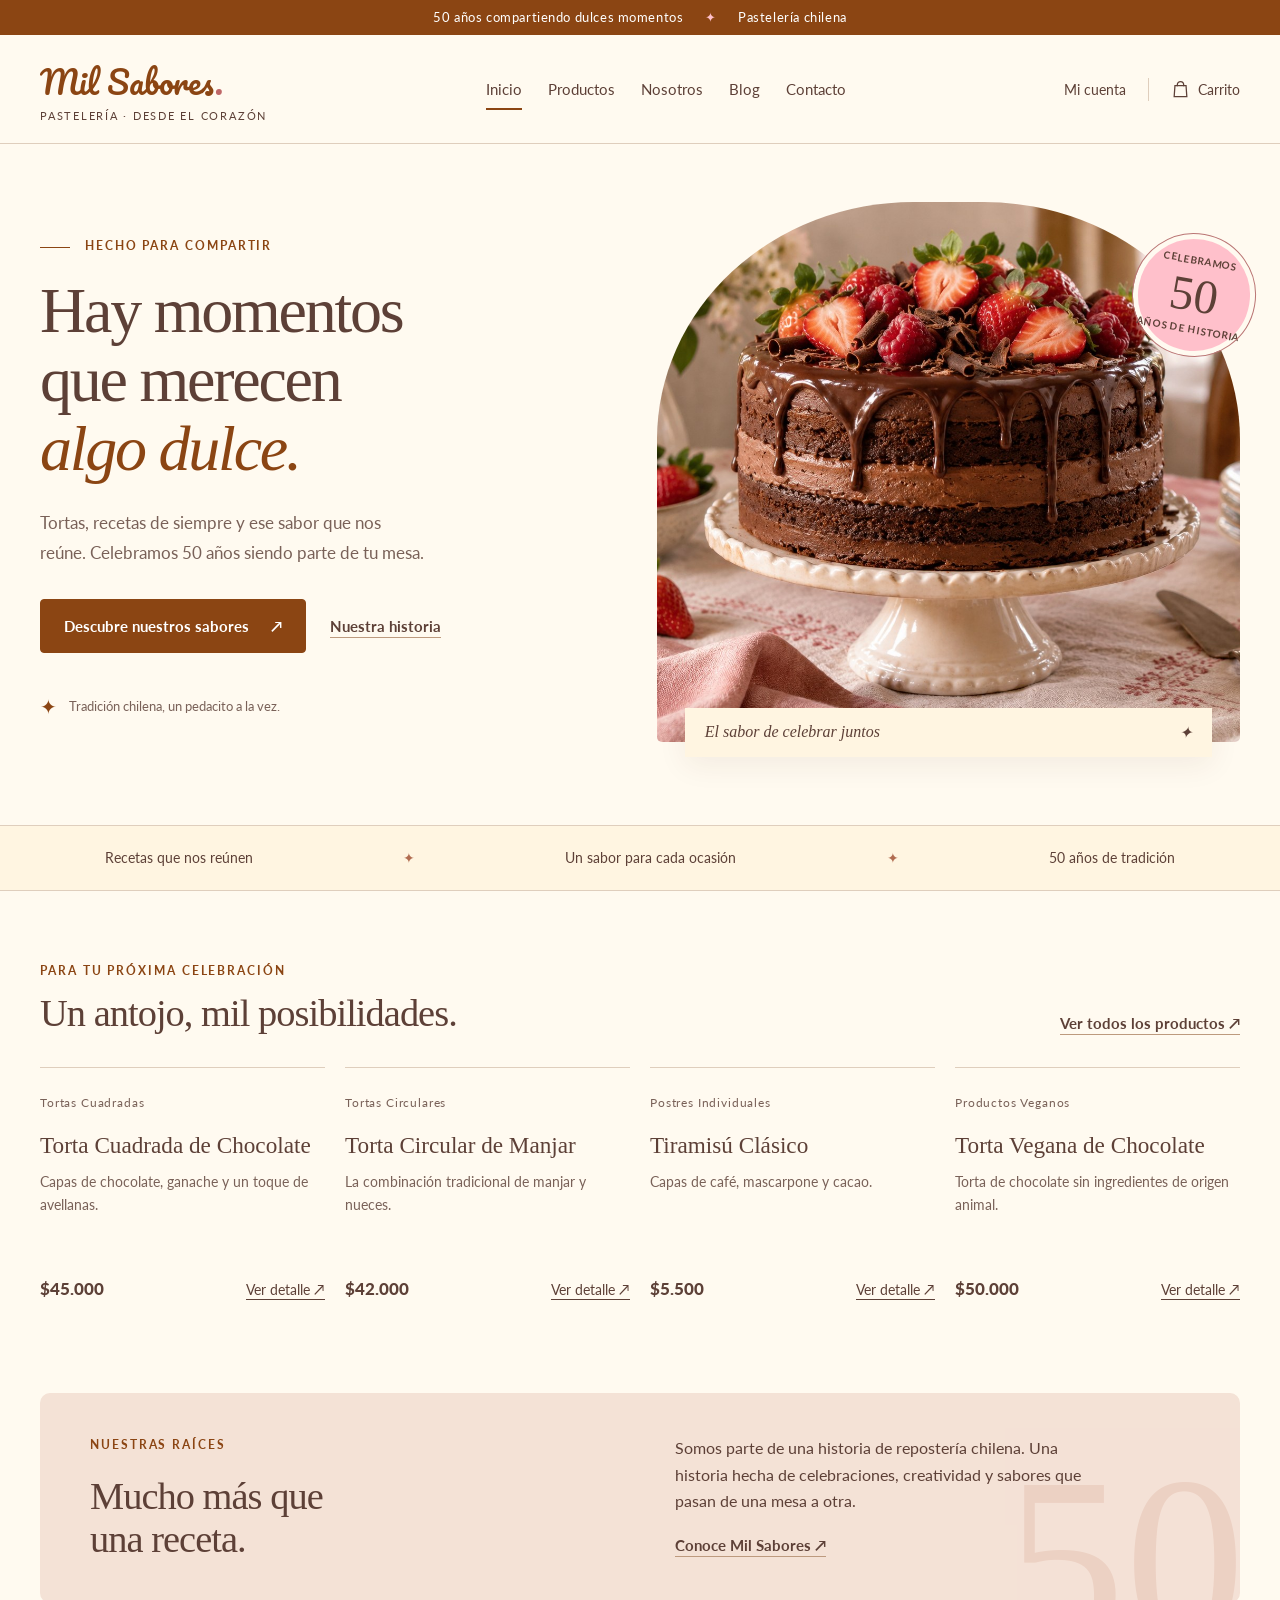
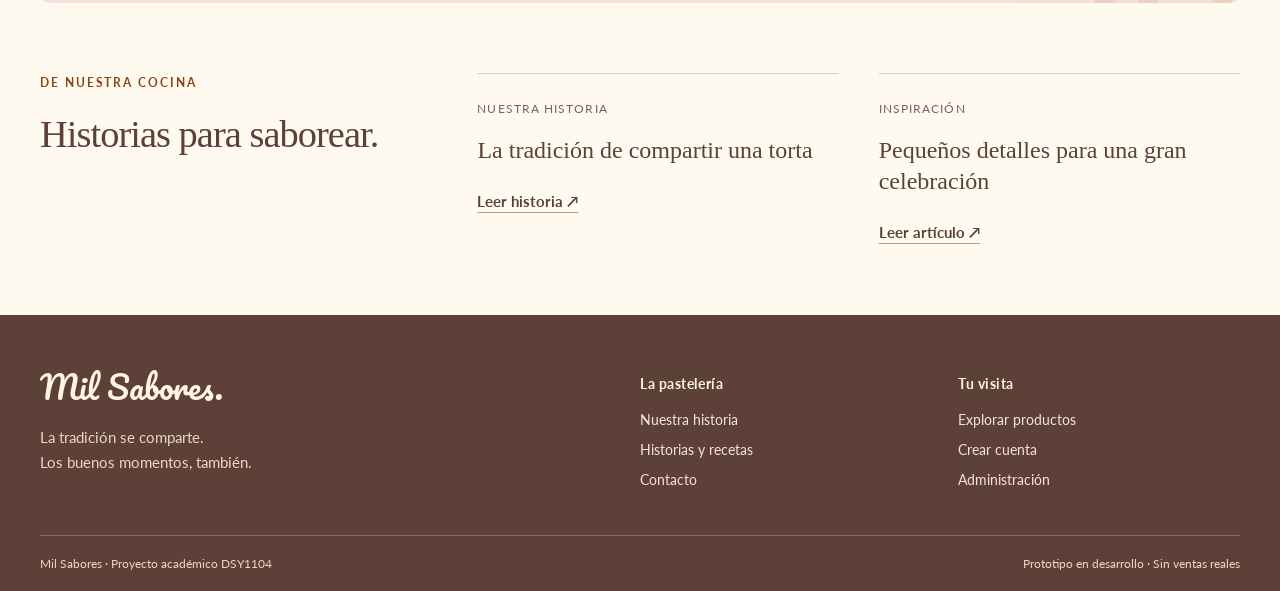
==== index.html @ d6e26718 "Se agrega el proyecto con las estructuras de html, css y js (Mejorar el para buenas practicas)" ====
<!doctype html>
<html lang="es-CL"><head><meta charset="utf-8"><meta name="viewport" content="width=device-width, initial-scale=1"><title>Inicio | Mil Sabores</title><meta name="description" content="Pastelería Mil Sabores: tradición, tortas y repostería para compartir. Proyecto académico DSY1104."><meta name="theme-color" content="#FFF5E1"><link rel="stylesheet" href="css/estilos.css"><script defer src="js/productos.js"></script><script defer src="js/principal.js"></script></head>
<body><a class="skip-link" href="#contenido">Saltar al contenido</a><div class="anniversary">50 años compartiendo dulces momentos <span aria-hidden="true">✦</span> Pastelería chilena</div>
<header class="site-header"><div class="container header-inner"><a class="brand" href="index.html" aria-label="Mil Sabores, inicio"><span class="brand-name">Mil Sabores<span class="brand-dot">.</span></span><span class="brand-caption">PASTELERÍA · DESDE EL CORAZÓN</span></a><button class="menu-toggle" type="button" aria-expanded="false" aria-controls="menu-principal">Menú <span aria-hidden="true">☰</span></button><nav id="menu-principal" class="main-nav" aria-label="Principal"><a href="index.html" aria-current="page">Inicio</a><a href="productos.html">Productos</a><a href="nosotros.html">Nosotros</a><a href="blog.html">Blog</a><a href="contacto.html">Contacto</a></nav><div class="header-actions"><a class="account-link" href="login.html">Mi cuenta</a><a class="bag-link" href="carrito.html" aria-label="Ver carrito"><svg width="19" height="21" viewBox="0 0 24 24" fill="none" stroke="currentColor" stroke-width="1.6" aria-hidden="true"><path d="M5 7h14l1 14H4L5 7Z"/><path d="M8 8V6a4 4 0 0 1 8 0v2"/></svg><span>Carrito</span></a></div></div></header>
<main id="contenido"><section class="hero container"><div class="hero-copy"><p class="eyebrow"><span class="short-line"></span> HECHO PARA COMPARTIR</p><h1>Hay momentos<br>que merecen<br><em>algo dulce.</em></h1><p class="hero-description">Tortas, recetas de siempre y ese sabor que nos reúne. Celebramos 50 años siendo parte de tu mesa.</p><div class="hero-actions"><a class="button" href="productos.html">Descubre nuestros sabores <span aria-hidden="true">↗</span></a><a class="text-link" href="nosotros.html">Nuestra historia</a></div><div class="hero-note"><span aria-hidden="true">✦</span><span>Tradición chilena, un pedacito a la vez.</span></div></div><div class="hero-visual"><img src="assets/torta-chocolate.jpg" width="1536" height="1024" alt="Torta de chocolate con frutillas sobre un pedestal de cerámica" fetchpriority="high"><div class="anniversary-seal"><span>CELEBRAMOS</span><strong>50</strong><span>AÑOS DE HISTORIA</span></div><div class="photo-caption"><span>El sabor de celebrar juntos</span><span aria-hidden="true">✦</span></div></div></section>
<section class="values-strip"><div class="container values"><span>Recetas que nos reúnen</span><span aria-hidden="true">✦</span><span>Un sabor para cada ocasión</span><span aria-hidden="true">✦</span><span>50 años de tradición</span></div></section>
<section class="container section-space"><div class="section-heading"><div><p class="eyebrow">PARA TU PRÓXIMA CELEBRACIÓN</p><h2>Un antojo, mil posibilidades.</h2></div><a class="text-link" href="productos.html">Ver todos los productos <span aria-hidden="true">↗</span></a></div><div class="product-grid" data-products="featured"></div></section>
<section class="story-band container"><div><p class="eyebrow">NUESTRAS RAÍCES</p><h2>Mucho más que<br>una receta.</h2></div><div><p>Somos parte de una historia de repostería chilena. Una historia hecha de celebraciones, creatividad y sabores que pasan de una mesa a otra.</p><a class="text-link" href="nosotros.html">Conoce Mil Sabores <span aria-hidden="true">↗</span></a></div><span class="story-number" aria-hidden="true">50</span></section>
<section class="container journal section-space"><div><p class="eyebrow">DE NUESTRA COCINA</p><h2>Historias para saborear.</h2></div><a class="journal-link" href="articulo.html?id=tradicion"><span class="small-label">NUESTRA HISTORIA</span><h3>La tradición de compartir una torta</h3><span class="text-link">Leer historia ↗</span></a><a class="journal-link" href="articulo.html?id=celebrar"><span class="small-label">INSPIRACIÓN</span><h3>Pequeños detalles para una gran celebración</h3><span class="text-link">Leer artículo ↗</span></a></section></main>
<footer class="site-footer"><div class="container footer-grid"><div><a class="brand footer-brand" href="index.html"><span class="brand-name">Mil Sabores.</span></a><p>La tradición se comparte.<br>Los buenos momentos, también.</p></div><div><h2>La pastelería</h2><a href="nosotros.html">Nuestra historia</a><a href="blog.html">Historias y recetas</a><a href="contacto.html">Contacto</a></div><div><h2>Tu visita</h2><a href="productos.html">Explorar productos</a><a href="registro.html">Crear cuenta</a><a href="admin/index.html">Administración</a></div></div><div class="container footer-bottom"><span>Mil Sabores · Proyecto académico DSY1104</span><span>Prototipo en desarrollo · Sin ventas reales</span></div></footer></body></html>
---- css/estilos.css ----
@import url('https://fonts.googleapis.com/css2?family=Lato:wght@400;700;900&family=Pacifico&display=swap');
:root{--cream:#fff5e1;--paper:#fffaf0;--pink:#ffc0cb;--chocolate:#8b4513;--ink:#5d4037;--muted:#796158;--line:#dfcebd;--white:#fffdf8;--radius:10px;--container:1240px}*{box-sizing:border-box}html{scroll-behavior:smooth}body{margin:0;color:var(--ink);background:var(--paper);font-family:Lato,Arial,sans-serif;font-size:16px;line-height:1.65}a{color:inherit;text-decoration:none}button,input,select,textarea{font:inherit}a,button{-webkit-tap-highlight-color:transparent}button{cursor:pointer}a:focus-visible,button:focus-visible{outline:3px solid var(--chocolate);outline-offset:5px}img{max-width:100%;display:block}h1,h2,h3,p{margin-top:0}h1,h2,h3{line-height:1.12}h1,h2{font-family:Georgia,'Times New Roman',serif;font-weight:400}h1{font-size:clamp(2.7rem,5vw,4.6rem);letter-spacing:-.035em}h2{font-size:clamp(2rem,3vw,2.8rem);letter-spacing:-.025em}h3{font-size:1.25rem}p{margin-bottom:1.1rem}.container{width:min(var(--container),calc(100% - 80px));margin-inline:auto}.skip-link{position:fixed;left:12px;top:-80px;padding:10px 20px;background:var(--white);z-index:10}.skip-link:focus{top:12px}.anniversary{padding:7px 20px;text-align:center;background:var(--chocolate);color:white;font-size:.8125rem;letter-spacing:.045em}.anniversary span{margin:0 18px;color:var(--pink)}.site-header{border-bottom:1px solid var(--line);background:var(--paper)}.header-inner{min-height:108px;display:flex;align-items:center;gap:36px;justify-content:space-between}.brand{display:inline-flex;flex-direction:column;flex-shrink:0}.brand-name{font-family:Pacifico,Georgia,cursive;font-size:2rem;line-height:1.65;color:var(--chocolate)}.brand-dot{color:#bf6768}.brand-caption{font-size:.6875rem;letter-spacing:.16em;line-height:1.4}.main-nav{display:flex;align-items:center;gap:26px;font-size:.9375rem}.main-nav a{padding:10px 0;position:relative}.main-nav a[aria-current=page]:after{content:'';position:absolute;bottom:2px;left:0;right:0;height:2px;background:var(--chocolate)}.main-nav a:hover,.text-link:hover{color:var(--chocolate)}.header-actions{display:flex;gap:22px;align-items:center;font-size:.875rem}.bag-link{display:flex;gap:8px;align-items:center;border-left:1px solid var(--line);padding-left:22px}.menu-toggle{display:none;background:none;border:1px solid var(--line);border-radius:4px;padding:7px 10px}.hero{display:grid;grid-template-columns:1fr 1.04fr;align-items:center;gap:56px;padding-block:58px 68px}.eyebrow{font-size:.75rem;font-weight:700;letter-spacing:.16em;color:var(--chocolate);margin-bottom:20px}.short-line{display:inline-block;vertical-align:middle;width:30px;height:1px;background:var(--chocolate);margin-right:10px}.hero h1{margin-bottom:24px;line-height:1.08}.hero h1 em{font-weight:400;color:var(--chocolate)}.hero-description{font-size:1.0625rem;max-width:390px;color:var(--muted);line-height:1.8}.hero-actions{display:flex;align-items:center;gap:24px;flex-wrap:wrap;margin-top:30px}.button{display:inline-flex;gap:22px;justify-content:center;align-items:center;background:var(--chocolate);color:white;padding:14px 23px;font-weight:700;font-size:.9375rem;border:1px solid var(--chocolate);border-radius:4px;transition:background .18s,transform .18s}.button:hover{background:#65310d;transform:translateY(-2px)}.text-link{font-size:.9375rem;font-weight:700;text-decoration:underline;text-underline-offset:5px;text-decoration-color:#bd9a7e}.hero-note{display:flex;gap:12px;align-items:center;font-size:.8125rem;margin-top:37px;color:var(--muted)}.hero-note>span:first-child{color:var(--chocolate);font-size:1.25rem}.hero-visual{position:relative;padding:0 0 15px}.hero-visual>img{width:100%;height:540px;object-fit:cover;border-radius:44% 44% 5px 5px;background:#ead8c2}.anniversary-seal{position:absolute;top:32px;right:-15px;background:var(--pink);border:5px solid var(--paper);outline:1px solid #ba7574;width:122px;height:122px;border-radius:50%;display:flex;flex-direction:column;align-items:center;justify-content:center;color:var(--ink);transform:rotate(10deg)}.anniversary-seal span{font-size:.625rem;font-weight:700;letter-spacing:.08em}.anniversary-seal strong{font:3rem Georgia;line-height:1.1}.photo-caption{position:absolute;bottom:0;left:28px;right:28px;display:flex;justify-content:space-between;gap:16px;padding:15px 20px;background:var(--cream);box-shadow:0 8px 30px #4f2b1612;font:italic 1rem Georgia}.values-strip{border-block:1px solid var(--line);background:var(--cream)}.values{display:flex;justify-content:space-around;align-items:center;gap:20px;padding-block:20px;font-size:.875rem}.values>span[aria-hidden]{color:#b16c50}.section-space{padding-block:70px}.section-heading{display:flex;align-items:end;justify-content:space-between;gap:24px;margin-bottom:32px}.section-heading .eyebrow{margin-bottom:12px}.section-heading h2{margin-bottom:0}.product-grid{display:grid;grid-template-columns:repeat(4,minmax(0,1fr));gap:20px}.product-card{position:relative;border-top:1px solid var(--line);padding:25px 0 20px;display:flex;flex-direction:column;align-items:flex-start;min-height:256px}.product-category{font-size:.75rem;letter-spacing:.07em;color:var(--muted);margin-bottom:18px}.product-card h3{font:1.45rem/1.25 Georgia;margin-bottom:10px}.product-card h3 a:hover{text-decoration:underline;text-underline-offset:4px}.product-card p{font-size:.875rem;color:var(--muted);margin-bottom:24px}.product-bottom{display:flex;width:100%;gap:12px;align-items:center;justify-content:space-between;margin-top:auto}.price{font-weight:900;font-size:1.0625rem}.product-bottom a{font-size:.875rem;text-decoration:underline;text-underline-offset:4px}.story-band{position:relative;display:grid;grid-template-columns:1fr 1fr;gap:70px;overflow:hidden;background:#f4e2d6;padding:42px 50px;border-radius:var(--radius)}.story-band h2{margin:0}.story-band>div{position:relative;z-index:1}.story-band>div:nth-child(2){max-width:430px}.story-number{position:absolute;font:15rem Georgia;right:-5px;bottom:-96px;color:#e9cabb;opacity:.7}.journal{display:grid;grid-template-columns:1.1fr 1fr 1fr;gap:40px;align-items:start}.journal-link{border-top:1px solid var(--line);padding-top:20px}.small-label{font-size:.75rem;letter-spacing:.09em;color:var(--muted)}.journal-link h3{font:1.5rem/1.3 Georgia;margin:14px 0 22px}.site-footer{background:#5d4037;color:var(--cream);padding:45px 0 0}.footer-grid{display:grid;grid-template-columns:2fr 1fr 1fr;gap:36px;padding-bottom:36px}.footer-brand .brand-name{color:var(--cream)}.footer-grid p{font-size:.9375rem;color:#edd7c7;margin-top:12px}.footer-grid h2{font:700 .875rem Lato,Arial,sans-serif;letter-spacing:.04em;margin:15px 0 16px}.footer-grid>div>a:not(.brand){display:block;font-size:.875rem;margin:7px 0;color:#f6e5d8}.footer-bottom{border-top:1px solid #8a6b60;padding-block:18px;display:flex;justify-content:space-between;gap:20px;font-size:.75rem;color:#edd7c7}.page-heading{padding-block:62px 30px}.page-heading h1{max-width:900px;margin-bottom:22px}.lede{font-size:1.125rem;color:var(--muted);max-width:700px}.catalog-section{padding-bottom:60px}.catalog-top{display:flex;justify-content:space-between;gap:20px;font-size:.875rem;color:var(--muted);padding-bottom:24px}.quiet-note{font-size:.875rem;color:var(--muted);margin-top:25px;max-width:680px}.detail-section,.article-section{padding-block:45px 70px;min-height:500px}.detail-product{display:grid;grid-template-columns:1fr 1.1fr;gap:50px;align-items:center;margin-top:40px}.detail-product img{width:100%;border-radius:8px}.detail-product h1{font-size:clamp(2.3rem,4vw,3.4rem)}.detail-price{font-size:1.7rem;font-weight:700}.detail-product.text-only{display:block;max-width:760px}.prose-layout{display:grid;grid-template-columns:1.5fr 1fr;gap:80px;padding-bottom:70px}.prose h2{font-size:1.8rem;margin-top:28px}.prose p{line-height:1.85}.quote-panel{align-self:start;background:var(--cream);border:1px solid var(--line);border-radius:var(--radius);padding:35px;margin-top:28px}.quote-panel>p{font:italic 2rem/1.4 Georgia;margin:22px 0 35px}.blog-grid{display:grid;grid-template-columns:1fr 1fr;gap:30px;padding-bottom:70px}.blog-card{border:1px solid var(--line);padding:35px;background:var(--cream)}.blog-card h2{font-size:2.2rem}.article-number{display:block;font:4rem Georgia;color:#bd8f73;margin-bottom:20px}.article-section article{max-width:760px;margin:40px auto 0}.article-section h1{font-size:clamp(2.5rem,4vw,3.6rem)}.article-section article p{font-size:1.0625rem;line-height:1.85}.article-section article h2{font-size:1.8rem;margin-top:35px}.pending-wrap{padding-bottom:70px}.pending{background:var(--cream);border:1px solid var(--line);padding:40px;border-radius:var(--radius);max-width:820px}.pending h2{font-size:2rem;max-width:600px;margin-top:15px}.pending p{max-width:590px}.admin-layout{display:grid;grid-template-columns:220px 1fr;gap:30px;padding-bottom:70px}.admin-nav{display:flex;flex-direction:column;gap:8px}.admin-nav a{padding:12px 18px;border:1px solid var(--line);border-radius:4px}.admin-nav a:hover{background:var(--cream)}.admin-content{padding:35px;background:var(--cream);border:1px solid var(--line);border-radius:var(--radius)}.admin-content h2{font-size:2rem}
@media(min-width:1450px){.hero{gap:80px}.hero h1{font-size:5rem}}
@media(max-width:1100px){.container{width:calc(100% - 48px)}.header-inner{gap:20px}.main-nav{gap:16px}.account-link{display:none}.hero{gap:36px}.hero-visual>img{height:490px}.hero-actions{gap:18px}.hero h1{font-size:3.8rem}.product-grid{grid-template-columns:repeat(2,minmax(0,1fr))}.journal{gap:25px}.brand-caption{font-size:.6rem}.brand-name{font-size:1.8rem}}
@media(max-width:780px){.header-inner{flex-wrap:wrap;gap:14px;min-height:91px;padding-block:15px}.brand{margin-right:auto}.menu-toggle{display:block;font-size:.875rem}.header-actions{order:2}.bag-link{padding-left:12px}.bag-link span{display:none}.main-nav{order:3;width:100%;display:flex;flex-wrap:wrap;border-top:1px solid var(--line);padding-top:10px}.js-ready .main-nav{display:none}.js-ready .main-nav.is-open{display:flex}.hero{grid-template-columns:1fr;gap:32px;padding-block:36px 45px}.hero h1{font-size:clamp(3rem,9vw,4.6rem)}.hero h1 br:first-child{display:none}.hero-description{max-width:520px}.hero-note{margin-top:22px}.hero-visual{max-width:600px;width:100%;margin-inline:auto}.hero-visual>img{height:460px;border-radius:38% 38% 5px 5px}.anniversary-seal{right:0;top:20px}.values{flex-direction:column;gap:4px;padding-block:18px}.values>span[aria-hidden]{display:none}.section-space{padding-block:44px}.section-heading{align-items:start;flex-direction:column;gap:18px}.story-band{grid-template-columns:1fr;gap:24px;padding:30px}.journal{grid-template-columns:1fr}.journal-link{padding-bottom:15px}.footer-grid{grid-template-columns:1fr 1fr;gap:20px}.footer-grid>div:first-child{grid-column:1/-1}.footer-bottom{flex-direction:column;gap:7px}.page-heading{padding-block:36px 20px}.prose-layout,.detail-product,.blog-grid,.admin-layout{grid-template-columns:1fr;gap:25px}.quote-panel{margin-top:0}.detail-product{margin-top:28px}.admin-nav{flex-direction:row;flex-wrap:wrap}.admin-nav a{font-size:.875rem}.blog-card{padding:26px}.pending{padding:28px}.catalog-top{flex-direction:column;gap:3px}}
@media(max-width:420px){.container{width:calc(100% - 36px)}.product-grid{grid-template-columns:1fr}.hero-visual>img{height:370px}.hero-actions{align-items:start;flex-direction:column}.anniversary{font-size:.75rem}.anniversary span{margin-inline:7px}.anniversary-seal{width:104px;height:104px}.anniversary-seal strong{font-size:2.5rem}.hero h1{font-size:3rem}.photo-caption{left:14px;right:14px;font-size:.9375rem}.brand-name{font-size:1.6rem}.brand-caption{font-size:.55rem}.menu-toggle{padding:6px 8px}.header-inner{gap:10px}}
@media(prefers-reduced-motion:reduce){html{scroll-behavior:auto}*,*:before,*:after{transition:none!important}}
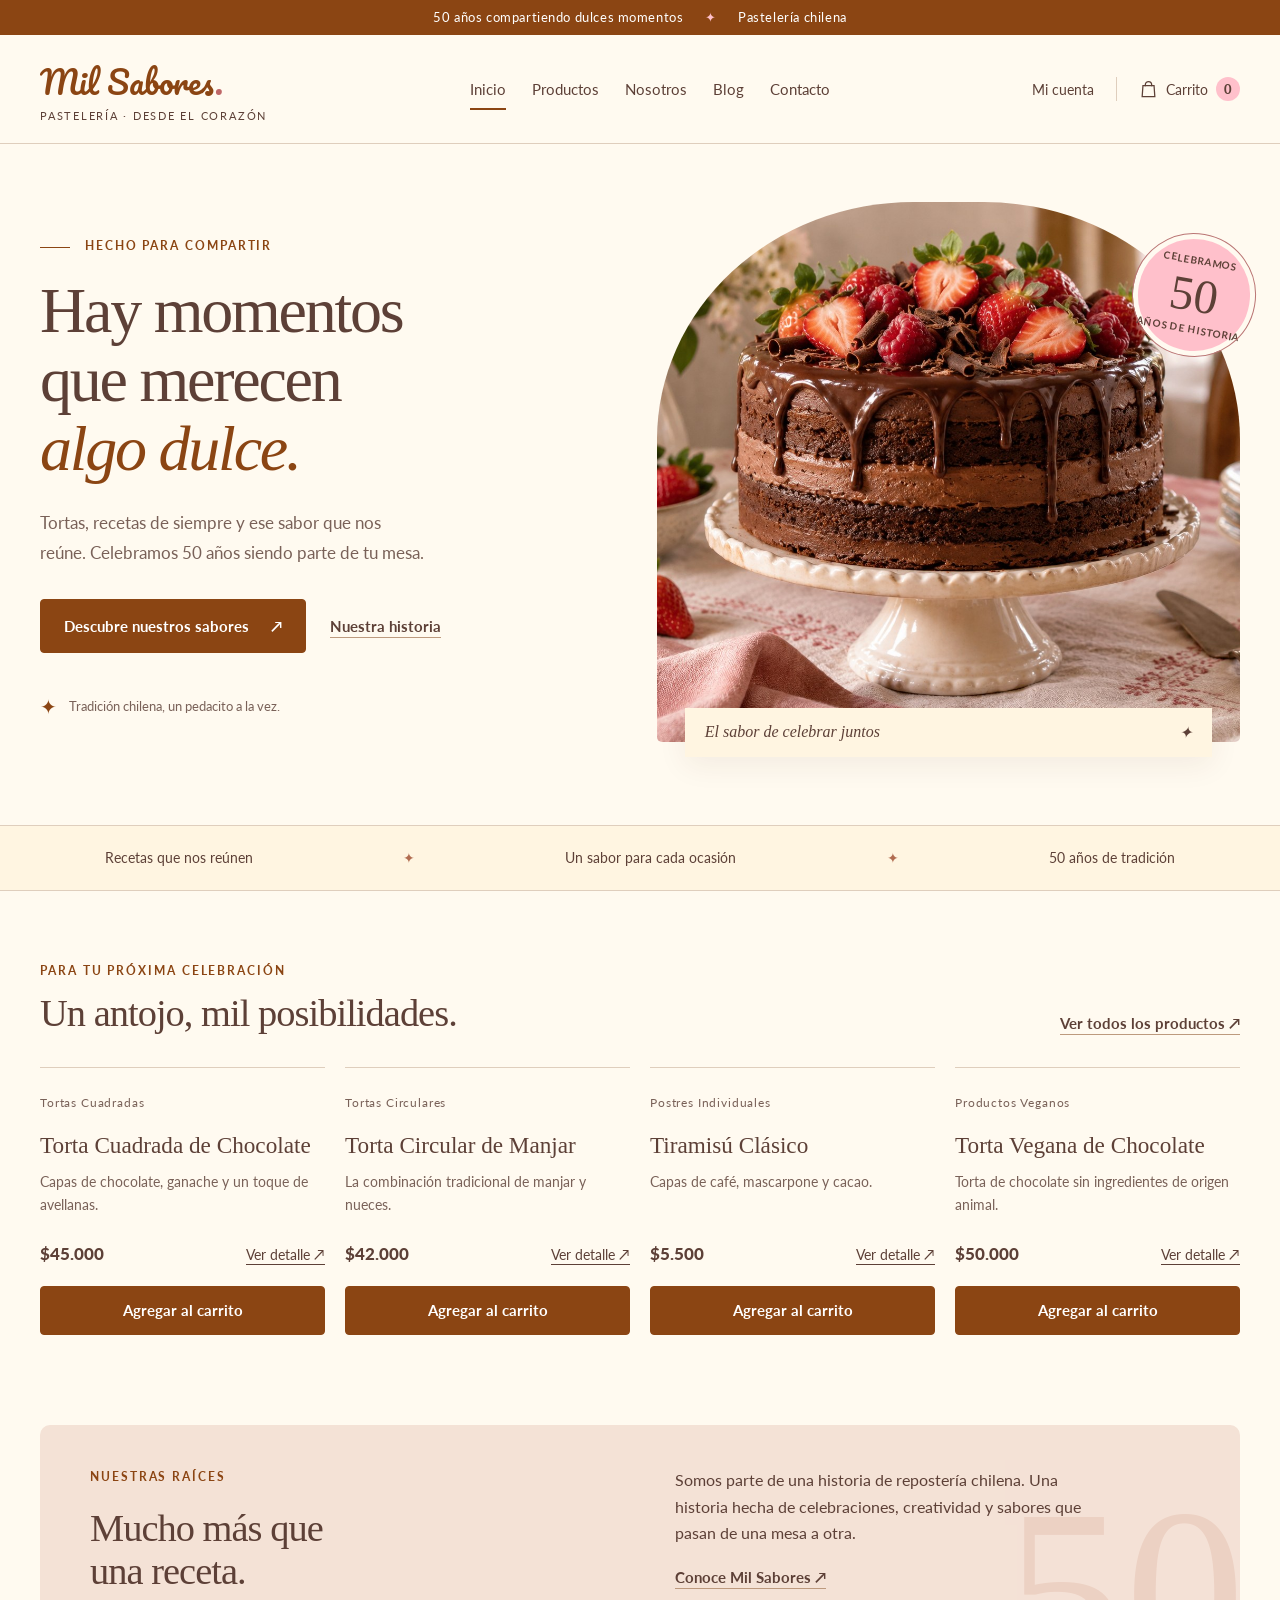
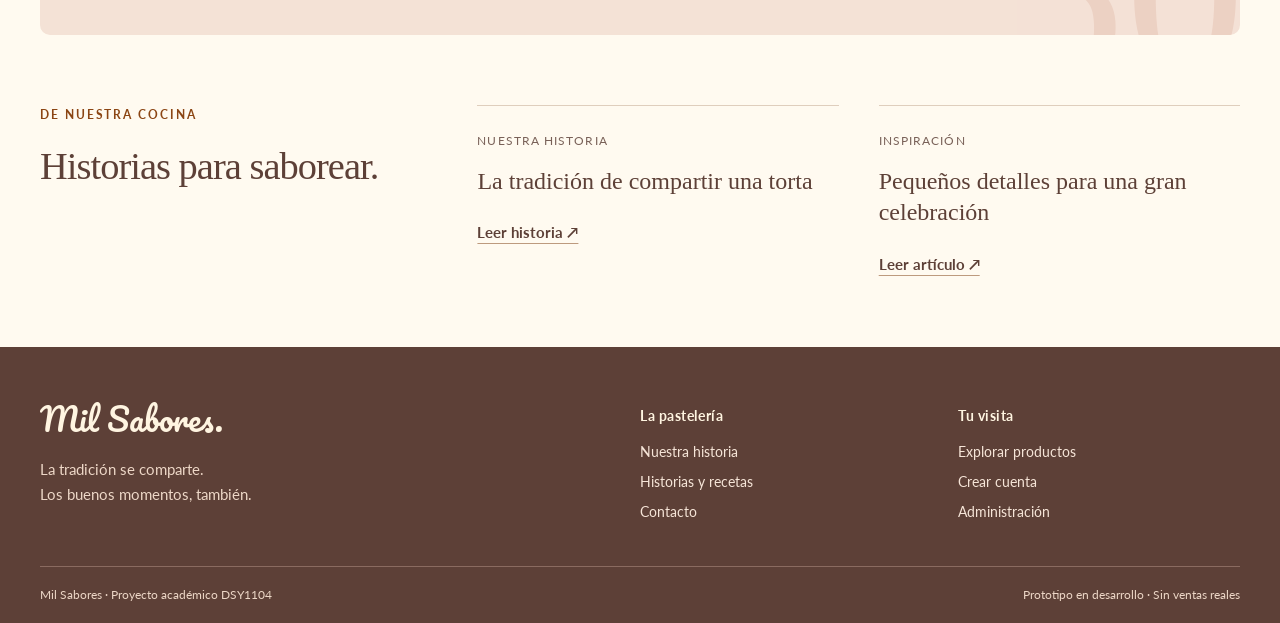
==== commit f8501d87: "se realizaron los cambios del carrito y ademas se implemento las buenas practicas del codigo para qu" ====
--- a/index.html
+++ b/index.html
@@ -1,10 +1,220 @@
 <!doctype html>
-<html lang="es-CL"><head><meta charset="utf-8"><meta name="viewport" content="width=device-width, initial-scale=1"><title>Inicio | Mil Sabores</title><meta name="description" content="Pastelería Mil Sabores: tradición, tortas y repostería para compartir. Proyecto académico DSY1104."><meta name="theme-color" content="#FFF5E1"><link rel="stylesheet" href="css/estilos.css"><script defer src="js/productos.js"></script><script defer src="js/principal.js"></script></head>
-<body><a class="skip-link" href="#contenido">Saltar al contenido</a><div class="anniversary">50 años compartiendo dulces momentos <span aria-hidden="true">✦</span> Pastelería chilena</div>
-<header class="site-header"><div class="container header-inner"><a class="brand" href="index.html" aria-label="Mil Sabores, inicio"><span class="brand-name">Mil Sabores<span class="brand-dot">.</span></span><span class="brand-caption">PASTELERÍA · DESDE EL CORAZÓN</span></a><button class="menu-toggle" type="button" aria-expanded="false" aria-controls="menu-principal">Menú <span aria-hidden="true">☰</span></button><nav id="menu-principal" class="main-nav" aria-label="Principal"><a href="index.html" aria-current="page">Inicio</a><a href="productos.html">Productos</a><a href="nosotros.html">Nosotros</a><a href="blog.html">Blog</a><a href="contacto.html">Contacto</a></nav><div class="header-actions"><a class="account-link" href="login.html">Mi cuenta</a><a class="bag-link" href="carrito.html" aria-label="Ver carrito"><svg width="19" height="21" viewBox="0 0 24 24" fill="none" stroke="currentColor" stroke-width="1.6" aria-hidden="true"><path d="M5 7h14l1 14H4L5 7Z"/><path d="M8 8V6a4 4 0 0 1 8 0v2"/></svg><span>Carrito</span></a></div></div></header>
-<main id="contenido"><section class="hero container"><div class="hero-copy"><p class="eyebrow"><span class="short-line"></span> HECHO PARA COMPARTIR</p><h1>Hay momentos<br>que merecen<br><em>algo dulce.</em></h1><p class="hero-description">Tortas, recetas de siempre y ese sabor que nos reúne. Celebramos 50 años siendo parte de tu mesa.</p><div class="hero-actions"><a class="button" href="productos.html">Descubre nuestros sabores <span aria-hidden="true">↗</span></a><a class="text-link" href="nosotros.html">Nuestra historia</a></div><div class="hero-note"><span aria-hidden="true">✦</span><span>Tradición chilena, un pedacito a la vez.</span></div></div><div class="hero-visual"><img src="assets/torta-chocolate.jpg" width="1536" height="1024" alt="Torta de chocolate con frutillas sobre un pedestal de cerámica" fetchpriority="high"><div class="anniversary-seal"><span>CELEBRAMOS</span><strong>50</strong><span>AÑOS DE HISTORIA</span></div><div class="photo-caption"><span>El sabor de celebrar juntos</span><span aria-hidden="true">✦</span></div></div></section>
-<section class="values-strip"><div class="container values"><span>Recetas que nos reúnen</span><span aria-hidden="true">✦</span><span>Un sabor para cada ocasión</span><span aria-hidden="true">✦</span><span>50 años de tradición</span></div></section>
-<section class="container section-space"><div class="section-heading"><div><p class="eyebrow">PARA TU PRÓXIMA CELEBRACIÓN</p><h2>Un antojo, mil posibilidades.</h2></div><a class="text-link" href="productos.html">Ver todos los productos <span aria-hidden="true">↗</span></a></div><div class="product-grid" data-products="featured"></div></section>
-<section class="story-band container"><div><p class="eyebrow">NUESTRAS RAÍCES</p><h2>Mucho más que<br>una receta.</h2></div><div><p>Somos parte de una historia de repostería chilena. Una historia hecha de celebraciones, creatividad y sabores que pasan de una mesa a otra.</p><a class="text-link" href="nosotros.html">Conoce Mil Sabores <span aria-hidden="true">↗</span></a></div><span class="story-number" aria-hidden="true">50</span></section>
-<section class="container journal section-space"><div><p class="eyebrow">DE NUESTRA COCINA</p><h2>Historias para saborear.</h2></div><a class="journal-link" href="articulo.html?id=tradicion"><span class="small-label">NUESTRA HISTORIA</span><h3>La tradición de compartir una torta</h3><span class="text-link">Leer historia ↗</span></a><a class="journal-link" href="articulo.html?id=celebrar"><span class="small-label">INSPIRACIÓN</span><h3>Pequeños detalles para una gran celebración</h3><span class="text-link">Leer artículo ↗</span></a></section></main>
-<footer class="site-footer"><div class="container footer-grid"><div><a class="brand footer-brand" href="index.html"><span class="brand-name">Mil Sabores.</span></a><p>La tradición se comparte.<br>Los buenos momentos, también.</p></div><div><h2>La pastelería</h2><a href="nosotros.html">Nuestra historia</a><a href="blog.html">Historias y recetas</a><a href="contacto.html">Contacto</a></div><div><h2>Tu visita</h2><a href="productos.html">Explorar productos</a><a href="registro.html">Crear cuenta</a><a href="admin/index.html">Administración</a></div></div><div class="container footer-bottom"><span>Mil Sabores · Proyecto académico DSY1104</span><span>Prototipo en desarrollo · Sin ventas reales</span></div></footer></body></html>+<html lang="es-CL">
+    <head>
+        <meta charset="utf-8">
+        <meta name="viewport" content="width=device-width, initial-scale=1">
+        <title>Inicio | Mil Sabores</title>
+        <meta
+            name="description"
+            content="Pastelería Mil Sabores: tradición, tortas y repostería para compartir. Proyecto académico DSY1104."
+        >
+        <meta name="theme-color" content="#FFF5E1">
+        <link rel="stylesheet" href="css/estilos.css">
+
+        <!-- defer conserva el orden y espera a que exista el HTML. -->
+        <script defer src="js/productos.js">
+        </script>
+        <script defer src="js/utilidades.js">
+        </script>
+        <script defer src="js/carrito.js">
+        </script>
+        <script defer src="js/principal.js">
+        </script>
+        <script defer src="js/catalogo.js">
+        </script>
+    </head>
+    <body>
+        <a class="skip-link" href="#contenido">Saltar al contenido</a>
+        <div class="anniversary">
+            50 años compartiendo dulces momentos
+            <span aria-hidden="true">✦</span>
+            Pastelería chilena
+        </div>
+
+        <!-- Cabecera compartida y navegación principal. -->
+        <header class="site-header">
+            <div class="container header-inner">
+                <a class="brand" href="index.html" aria-label="Mil Sabores, inicio">
+                    <span class="brand-name">Mil Sabores<span class="brand-dot">.</span></span>
+                    <span class="brand-caption">PASTELERÍA · DESDE EL CORAZÓN</span>
+                </a>
+                <button
+                    class="menu-toggle"
+                    type="button"
+                    aria-expanded="false"
+                    aria-controls="menu-principal"
+                >
+                    Menú <span aria-hidden="true">☰</span>
+                </button>
+                <nav id="menu-principal" class="main-nav" aria-label="Principal">
+                    <a href="index.html" aria-current="page">Inicio</a>
+                    <a href="productos.html">Productos</a>
+                    <a href="nosotros.html">Nosotros</a>
+                    <a href="blog.html">Blog</a>
+                    <a href="contacto.html">Contacto</a>
+                </nav>
+                <div class="header-actions">
+                    <a class="account-link" href="login.html">Mi cuenta</a>
+                    <a class="bag-link" href="carrito.html" aria-label="Ver carrito">
+                        <svg
+                            width="19"
+                            height="21"
+                            viewBox="0 0 24 24"
+                            fill="none"
+                            stroke="currentColor"
+                            stroke-width="1.6"
+                            aria-hidden="true"
+                        >
+                            <path d="M5 7h14l1 14H4L5 7Z">
+                            </path>
+                            <path d="M8 8V6a4 4 0 0 1 8 0v2">
+                            </path>
+                        </svg>
+                        <span class="bag-label">Carrito</span>
+                        <span class="cart-count" data-contador-carrito aria-hidden="true">0</span>
+                    </a>
+                </div>
+            </div>
+        </header>
+        <main id="contenido">
+
+            <!-- Aviso persistente si el navegador no puede guardar los cambios. -->
+            <p id="aviso-almacenamiento" class="container storage-notice" role="status" hidden></p>
+            <noscript>
+                <p class="container storage-notice">
+                    Activa JavaScript para usar el catálogo y el carrito.
+                </p>
+            </noscript>
+            <section class="hero container">
+                <div class="hero-copy">
+                    <p class="eyebrow"><span class="short-line"></span> HECHO PARA COMPARTIR</p>
+                    <h1>Hay momentos<br>que merecen<br><em>algo dulce.</em></h1>
+                    <p class="hero-description">
+                        Tortas, recetas de siempre y ese sabor que nos reúne. Celebramos 50 años
+                        siendo parte de tu mesa.
+                    </p>
+                    <div class="hero-actions">
+                        <a class="button" href="productos.html">
+                            Descubre nuestros sabores <span aria-hidden="true">↗</span>
+                        </a>
+                        <a class="text-link" href="nosotros.html">Nuestra historia</a>
+                    </div>
+                    <div class="hero-note">
+                        <span aria-hidden="true">✦</span>
+                        <span>Tradición chilena, un pedacito a la vez.</span>
+                    </div>
+                </div>
+                <div class="hero-visual">
+                    <img
+                        src="assets/torta-chocolate.jpg"
+                        width="1536"
+                        height="1024"
+                        alt="Torta de chocolate con frutillas sobre un pedestal de cerámica"
+                        fetchpriority="high"
+                    >
+                    <div class="anniversary-seal">
+                        <span>CELEBRAMOS</span>
+                        <strong>50</strong>
+                        <span>AÑOS DE HISTORIA</span>
+                    </div>
+                    <div class="photo-caption">
+                        <span>El sabor de celebrar juntos</span>
+                        <span aria-hidden="true">✦</span>
+                    </div>
+                </div>
+            </section>
+            <section class="values-strip">
+                <div class="container values">
+                    <span>Recetas que nos reúnen</span>
+                    <span aria-hidden="true">✦</span>
+                    <span>Un sabor para cada ocasión</span>
+                    <span aria-hidden="true">✦</span>
+                    <span>50 años de tradición</span>
+                </div>
+            </section>
+            <section class="container section-space">
+                <div class="section-heading">
+                    <div>
+                        <p class="eyebrow">PARA TU PRÓXIMA CELEBRACIÓN</p>
+                        <h2>Un antojo, mil posibilidades.</h2>
+                    </div>
+                    <a class="text-link" href="productos.html">
+                        Ver todos los productos <span aria-hidden="true">↗</span>
+                    </a>
+                </div>
+                <div class="product-grid" data-products="featured">
+                </div>
+            </section>
+            <section class="story-band container">
+                <div>
+                    <p class="eyebrow">NUESTRAS RAÍCES</p>
+                    <h2>Mucho más que<br>una receta.</h2>
+                </div>
+                <div>
+                    <p>
+                        Somos parte de una historia de repostería chilena. Una historia hecha de
+                        celebraciones, creatividad y sabores que pasan de una mesa a otra.
+                    </p>
+                    <a class="text-link" href="nosotros.html">
+                        Conoce Mil Sabores <span aria-hidden="true">↗</span>
+                    </a>
+                </div>
+                <span class="story-number" aria-hidden="true">50</span>
+            </section>
+            <section class="container journal section-space">
+                <div>
+                    <p class="eyebrow">DE NUESTRA COCINA</p>
+                    <h2>Historias para saborear.</h2>
+                </div>
+                <a class="journal-link" href="articulo.html?id=tradicion">
+                    <span class="small-label">NUESTRA HISTORIA</span>
+                    <h3>La tradición de compartir una torta</h3>
+                    <span class="text-link">Leer historia ↗</span>
+                </a>
+                <a class="journal-link" href="articulo.html?id=celebrar">
+                    <span class="small-label">INSPIRACIÓN</span>
+                    <h3>Pequeños detalles para una gran celebración</h3>
+                    <span class="text-link">Leer artículo ↗</span>
+                </a>
+            </section>
+        </main>
+
+        <!-- Pie de página compartido. -->
+        <footer class="site-footer">
+            <div class="container footer-grid">
+                <div>
+                    <a class="brand footer-brand" href="index.html">
+                        <span class="brand-name">Mil Sabores.</span>
+                    </a>
+                    <p>La tradición se comparte.<br>Los buenos momentos, también.</p>
+                </div>
+                <div>
+                    <h2>La pastelería</h2>
+                    <a href="nosotros.html">Nuestra historia</a>
+                    <a href="blog.html">Historias y recetas</a>
+                    <a href="contacto.html">Contacto</a>
+                </div>
+                <div>
+                    <h2>Tu visita</h2>
+                    <a href="productos.html">Explorar productos</a>
+                    <a href="registro.html">Crear cuenta</a>
+                    <a href="admin/index.html">Administración</a>
+                </div>
+            </div>
+            <div class="container footer-bottom">
+                <span>Mil Sabores · Proyecto académico DSY1104</span>
+                <span>Prototipo en desarrollo · Sin ventas reales</span>
+            </div>
+        </footer>
+
+        <!-- Mensajes de agregar, modificar o eliminar productos. -->
+        <div
+            id="notificacion"
+            class="toast"
+            role="status"
+            aria-live="polite"
+            aria-atomic="true"
+        >
+        </div>
+    </body>
+</html>
--- a/css/estilos.css
+++ b/css/estilos.css
@@ -1,7 +1,1420 @@
 @import url('https://fonts.googleapis.com/css2?family=Lato:wght@400;700;900&family=Pacifico&display=swap');
-:root{--cream:#fff5e1;--paper:#fffaf0;--pink:#ffc0cb;--chocolate:#8b4513;--ink:#5d4037;--muted:#796158;--line:#dfcebd;--white:#fffdf8;--radius:10px;--container:1240px}*{box-sizing:border-box}html{scroll-behavior:smooth}body{margin:0;color:var(--ink);background:var(--paper);font-family:Lato,Arial,sans-serif;font-size:16px;line-height:1.65}a{color:inherit;text-decoration:none}button,input,select,textarea{font:inherit}a,button{-webkit-tap-highlight-color:transparent}button{cursor:pointer}a:focus-visible,button:focus-visible{outline:3px solid var(--chocolate);outline-offset:5px}img{max-width:100%;display:block}h1,h2,h3,p{margin-top:0}h1,h2,h3{line-height:1.12}h1,h2{font-family:Georgia,'Times New Roman',serif;font-weight:400}h1{font-size:clamp(2.7rem,5vw,4.6rem);letter-spacing:-.035em}h2{font-size:clamp(2rem,3vw,2.8rem);letter-spacing:-.025em}h3{font-size:1.25rem}p{margin-bottom:1.1rem}.container{width:min(var(--container),calc(100% - 80px));margin-inline:auto}.skip-link{position:fixed;left:12px;top:-80px;padding:10px 20px;background:var(--white);z-index:10}.skip-link:focus{top:12px}.anniversary{padding:7px 20px;text-align:center;background:var(--chocolate);color:white;font-size:.8125rem;letter-spacing:.045em}.anniversary span{margin:0 18px;color:var(--pink)}.site-header{border-bottom:1px solid var(--line);background:var(--paper)}.header-inner{min-height:108px;display:flex;align-items:center;gap:36px;justify-content:space-between}.brand{display:inline-flex;flex-direction:column;flex-shrink:0}.brand-name{font-family:Pacifico,Georgia,cursive;font-size:2rem;line-height:1.65;color:var(--chocolate)}.brand-dot{color:#bf6768}.brand-caption{font-size:.6875rem;letter-spacing:.16em;line-height:1.4}.main-nav{display:flex;align-items:center;gap:26px;font-size:.9375rem}.main-nav a{padding:10px 0;position:relative}.main-nav a[aria-current=page]:after{content:'';position:absolute;bottom:2px;left:0;right:0;height:2px;background:var(--chocolate)}.main-nav a:hover,.text-link:hover{color:var(--chocolate)}.header-actions{display:flex;gap:22px;align-items:center;font-size:.875rem}.bag-link{display:flex;gap:8px;align-items:center;border-left:1px solid var(--line);padding-left:22px}.menu-toggle{display:none;background:none;border:1px solid var(--line);border-radius:4px;padding:7px 10px}.hero{display:grid;grid-template-columns:1fr 1.04fr;align-items:center;gap:56px;padding-block:58px 68px}.eyebrow{font-size:.75rem;font-weight:700;letter-spacing:.16em;color:var(--chocolate);margin-bottom:20px}.short-line{display:inline-block;vertical-align:middle;width:30px;height:1px;background:var(--chocolate);margin-right:10px}.hero h1{margin-bottom:24px;line-height:1.08}.hero h1 em{font-weight:400;color:var(--chocolate)}.hero-description{font-size:1.0625rem;max-width:390px;color:var(--muted);line-height:1.8}.hero-actions{display:flex;align-items:center;gap:24px;flex-wrap:wrap;margin-top:30px}.button{display:inline-flex;gap:22px;justify-content:center;align-items:center;background:var(--chocolate);color:white;padding:14px 23px;font-weight:700;font-size:.9375rem;border:1px solid var(--chocolate);border-radius:4px;transition:background .18s,transform .18s}.button:hover{background:#65310d;transform:translateY(-2px)}.text-link{font-size:.9375rem;font-weight:700;text-decoration:underline;text-underline-offset:5px;text-decoration-color:#bd9a7e}.hero-note{display:flex;gap:12px;align-items:center;font-size:.8125rem;margin-top:37px;color:var(--muted)}.hero-note>span:first-child{color:var(--chocolate);font-size:1.25rem}.hero-visual{position:relative;padding:0 0 15px}.hero-visual>img{width:100%;height:540px;object-fit:cover;border-radius:44% 44% 5px 5px;background:#ead8c2}.anniversary-seal{position:absolute;top:32px;right:-15px;background:var(--pink);border:5px solid var(--paper);outline:1px solid #ba7574;width:122px;height:122px;border-radius:50%;display:flex;flex-direction:column;align-items:center;justify-content:center;color:var(--ink);transform:rotate(10deg)}.anniversary-seal span{font-size:.625rem;font-weight:700;letter-spacing:.08em}.anniversary-seal strong{font:3rem Georgia;line-height:1.1}.photo-caption{position:absolute;bottom:0;left:28px;right:28px;display:flex;justify-content:space-between;gap:16px;padding:15px 20px;background:var(--cream);box-shadow:0 8px 30px #4f2b1612;font:italic 1rem Georgia}.values-strip{border-block:1px solid var(--line);background:var(--cream)}.values{display:flex;justify-content:space-around;align-items:center;gap:20px;padding-block:20px;font-size:.875rem}.values>span[aria-hidden]{color:#b16c50}.section-space{padding-block:70px}.section-heading{display:flex;align-items:end;justify-content:space-between;gap:24px;margin-bottom:32px}.section-heading .eyebrow{margin-bottom:12px}.section-heading h2{margin-bottom:0}.product-grid{display:grid;grid-template-columns:repeat(4,minmax(0,1fr));gap:20px}.product-card{position:relative;border-top:1px solid var(--line);padding:25px 0 20px;display:flex;flex-direction:column;align-items:flex-start;min-height:256px}.product-category{font-size:.75rem;letter-spacing:.07em;color:var(--muted);margin-bottom:18px}.product-card h3{font:1.45rem/1.25 Georgia;margin-bottom:10px}.product-card h3 a:hover{text-decoration:underline;text-underline-offset:4px}.product-card p{font-size:.875rem;color:var(--muted);margin-bottom:24px}.product-bottom{display:flex;width:100%;gap:12px;align-items:center;justify-content:space-between;margin-top:auto}.price{font-weight:900;font-size:1.0625rem}.product-bottom a{font-size:.875rem;text-decoration:underline;text-underline-offset:4px}.story-band{position:relative;display:grid;grid-template-columns:1fr 1fr;gap:70px;overflow:hidden;background:#f4e2d6;padding:42px 50px;border-radius:var(--radius)}.story-band h2{margin:0}.story-band>div{position:relative;z-index:1}.story-band>div:nth-child(2){max-width:430px}.story-number{position:absolute;font:15rem Georgia;right:-5px;bottom:-96px;color:#e9cabb;opacity:.7}.journal{display:grid;grid-template-columns:1.1fr 1fr 1fr;gap:40px;align-items:start}.journal-link{border-top:1px solid var(--line);padding-top:20px}.small-label{font-size:.75rem;letter-spacing:.09em;color:var(--muted)}.journal-link h3{font:1.5rem/1.3 Georgia;margin:14px 0 22px}.site-footer{background:#5d4037;color:var(--cream);padding:45px 0 0}.footer-grid{display:grid;grid-template-columns:2fr 1fr 1fr;gap:36px;padding-bottom:36px}.footer-brand .brand-name{color:var(--cream)}.footer-grid p{font-size:.9375rem;color:#edd7c7;margin-top:12px}.footer-grid h2{font:700 .875rem Lato,Arial,sans-serif;letter-spacing:.04em;margin:15px 0 16px}.footer-grid>div>a:not(.brand){display:block;font-size:.875rem;margin:7px 0;color:#f6e5d8}.footer-bottom{border-top:1px solid #8a6b60;padding-block:18px;display:flex;justify-content:space-between;gap:20px;font-size:.75rem;color:#edd7c7}.page-heading{padding-block:62px 30px}.page-heading h1{max-width:900px;margin-bottom:22px}.lede{font-size:1.125rem;color:var(--muted);max-width:700px}.catalog-section{padding-bottom:60px}.catalog-top{display:flex;justify-content:space-between;gap:20px;font-size:.875rem;color:var(--muted);padding-bottom:24px}.quiet-note{font-size:.875rem;color:var(--muted);margin-top:25px;max-width:680px}.detail-section,.article-section{padding-block:45px 70px;min-height:500px}.detail-product{display:grid;grid-template-columns:1fr 1.1fr;gap:50px;align-items:center;margin-top:40px}.detail-product img{width:100%;border-radius:8px}.detail-product h1{font-size:clamp(2.3rem,4vw,3.4rem)}.detail-price{font-size:1.7rem;font-weight:700}.detail-product.text-only{display:block;max-width:760px}.prose-layout{display:grid;grid-template-columns:1.5fr 1fr;gap:80px;padding-bottom:70px}.prose h2{font-size:1.8rem;margin-top:28px}.prose p{line-height:1.85}.quote-panel{align-self:start;background:var(--cream);border:1px solid var(--line);border-radius:var(--radius);padding:35px;margin-top:28px}.quote-panel>p{font:italic 2rem/1.4 Georgia;margin:22px 0 35px}.blog-grid{display:grid;grid-template-columns:1fr 1fr;gap:30px;padding-bottom:70px}.blog-card{border:1px solid var(--line);padding:35px;background:var(--cream)}.blog-card h2{font-size:2.2rem}.article-number{display:block;font:4rem Georgia;color:#bd8f73;margin-bottom:20px}.article-section article{max-width:760px;margin:40px auto 0}.article-section h1{font-size:clamp(2.5rem,4vw,3.6rem)}.article-section article p{font-size:1.0625rem;line-height:1.85}.article-section article h2{font-size:1.8rem;margin-top:35px}.pending-wrap{padding-bottom:70px}.pending{background:var(--cream);border:1px solid var(--line);padding:40px;border-radius:var(--radius);max-width:820px}.pending h2{font-size:2rem;max-width:600px;margin-top:15px}.pending p{max-width:590px}.admin-layout{display:grid;grid-template-columns:220px 1fr;gap:30px;padding-bottom:70px}.admin-nav{display:flex;flex-direction:column;gap:8px}.admin-nav a{padding:12px 18px;border:1px solid var(--line);border-radius:4px}.admin-nav a:hover{background:var(--cream)}.admin-content{padding:35px;background:var(--cream);border:1px solid var(--line);border-radius:var(--radius)}.admin-content h2{font-size:2rem}
-@media(min-width:1450px){.hero{gap:80px}.hero h1{font-size:5rem}}
-@media(max-width:1100px){.container{width:calc(100% - 48px)}.header-inner{gap:20px}.main-nav{gap:16px}.account-link{display:none}.hero{gap:36px}.hero-visual>img{height:490px}.hero-actions{gap:18px}.hero h1{font-size:3.8rem}.product-grid{grid-template-columns:repeat(2,minmax(0,1fr))}.journal{gap:25px}.brand-caption{font-size:.6rem}.brand-name{font-size:1.8rem}}
-@media(max-width:780px){.header-inner{flex-wrap:wrap;gap:14px;min-height:91px;padding-block:15px}.brand{margin-right:auto}.menu-toggle{display:block;font-size:.875rem}.header-actions{order:2}.bag-link{padding-left:12px}.bag-link span{display:none}.main-nav{order:3;width:100%;display:flex;flex-wrap:wrap;border-top:1px solid var(--line);padding-top:10px}.js-ready .main-nav{display:none}.js-ready .main-nav.is-open{display:flex}.hero{grid-template-columns:1fr;gap:32px;padding-block:36px 45px}.hero h1{font-size:clamp(3rem,9vw,4.6rem)}.hero h1 br:first-child{display:none}.hero-description{max-width:520px}.hero-note{margin-top:22px}.hero-visual{max-width:600px;width:100%;margin-inline:auto}.hero-visual>img{height:460px;border-radius:38% 38% 5px 5px}.anniversary-seal{right:0;top:20px}.values{flex-direction:column;gap:4px;padding-block:18px}.values>span[aria-hidden]{display:none}.section-space{padding-block:44px}.section-heading{align-items:start;flex-direction:column;gap:18px}.story-band{grid-template-columns:1fr;gap:24px;padding:30px}.journal{grid-template-columns:1fr}.journal-link{padding-bottom:15px}.footer-grid{grid-template-columns:1fr 1fr;gap:20px}.footer-grid>div:first-child{grid-column:1/-1}.footer-bottom{flex-direction:column;gap:7px}.page-heading{padding-block:36px 20px}.prose-layout,.detail-product,.blog-grid,.admin-layout{grid-template-columns:1fr;gap:25px}.quote-panel{margin-top:0}.detail-product{margin-top:28px}.admin-nav{flex-direction:row;flex-wrap:wrap}.admin-nav a{font-size:.875rem}.blog-card{padding:26px}.pending{padding:28px}.catalog-top{flex-direction:column;gap:3px}}
-@media(max-width:420px){.container{width:calc(100% - 36px)}.product-grid{grid-template-columns:1fr}.hero-visual>img{height:370px}.hero-actions{align-items:start;flex-direction:column}.anniversary{font-size:.75rem}.anniversary span{margin-inline:7px}.anniversary-seal{width:104px;height:104px}.anniversary-seal strong{font-size:2.5rem}.hero h1{font-size:3rem}.photo-caption{left:14px;right:14px;font-size:.9375rem}.brand-name{font-size:1.6rem}.brand-caption{font-size:.55rem}.menu-toggle{padding:6px 8px}.header-inner{gap:10px}}
-@media(prefers-reduced-motion:reduce){html{scroll-behavior:auto}*,*:before,*:after{transition:none!important}}
+
+/* 1. COLORES Y VARIABLES DEL DISEÑO */
+:root {
+    --cream: #fff5e1;
+    --paper: #fffaf0;
+    --pink: #ffc0cb;
+    --chocolate: #8b4513;
+    --ink: #5d4037;
+    --muted: #796158;
+    --line: #dfcebd;
+    --white: #fffdf8;
+    --radius: 10px;
+    --container: 1240px;
+}
+
+/* 2. ESTILOS GENERALES Y ACCESIBILIDAD */
+* {
+    box-sizing: border-box;
+}
+
+html {
+    scroll-behavior: smooth;
+}
+
+body {
+    margin: 0;
+    color: var(--ink);
+    background: var(--paper);
+    font-family: Lato, Arial, sans-serif;
+    font-size: 16px;
+    line-height: 1.65;
+}
+
+a {
+    color: inherit;
+    text-decoration: none;
+}
+
+button,
+input,
+select,
+textarea {
+    font: inherit;
+}
+
+a,
+button {
+    -webkit-tap-highlight-color: transparent;
+}
+
+button {
+    cursor: pointer;
+}
+
+a:focus-visible,
+button:focus-visible {
+    outline: 3px solid var(--chocolate);
+    outline-offset: 5px;
+}
+
+img {
+    max-width: 100%;
+    display: block;
+}
+
+h1,
+h2,
+h3,
+p {
+    margin-top: 0;
+}
+
+h1,
+h2,
+h3 {
+    line-height: 1.12;
+}
+
+h1,
+h2 {
+    font-family: Georgia, 'Times New Roman', serif;
+    font-weight: 400;
+}
+
+h1 {
+    font-size: clamp(2.7rem, 5vw, 4.6rem);
+    letter-spacing: -.035em;
+}
+
+h2 {
+    font-size: clamp(2rem, 3vw, 2.8rem);
+    letter-spacing: -.025em;
+}
+
+h3 {
+    font-size: 1.25rem;
+}
+
+p {
+    margin-bottom: 1.1rem;
+}
+
+.container {
+    width: min(var(--container), calc(100% - 80px));
+    margin-inline: auto;
+}
+
+.skip-link {
+    position: fixed;
+    left: 12px;
+    top: -80px;
+    padding: 10px 20px;
+    background: var(--white);
+    z-index: 10;
+}
+
+.skip-link:focus {
+    top: 12px;
+}
+
+/* 3. CABECERA Y NAVEGACIÓN */
+.anniversary {
+    padding: 7px 20px;
+    text-align: center;
+    background: var(--chocolate);
+    color: white;
+    font-size: .8125rem;
+    letter-spacing: .045em;
+}
+
+.anniversary span {
+    margin: 0 18px;
+    color: var(--pink);
+}
+
+.site-header {
+    border-bottom: 1px solid var(--line);
+    background: var(--paper);
+}
+
+.header-inner {
+    min-height: 108px;
+    display: flex;
+    align-items: center;
+    gap: 36px;
+    justify-content: space-between;
+}
+
+.brand {
+    display: inline-flex;
+    flex-direction: column;
+    flex-shrink: 0;
+}
+
+.brand-name {
+    font-family: Pacifico, Georgia, cursive;
+    font-size: 2rem;
+    line-height: 1.65;
+    color: var(--chocolate);
+}
+
+.brand-dot {
+    color: #bf6768;
+}
+
+.brand-caption {
+    font-size: .6875rem;
+    letter-spacing: .16em;
+    line-height: 1.4;
+}
+
+.main-nav {
+    display: flex;
+    align-items: center;
+    gap: 26px;
+    font-size: .9375rem;
+}
+
+.main-nav a {
+    padding: 10px 0;
+    position: relative;
+}
+
+.main-nav a[aria-current=page]:after {
+    content: '';
+    position: absolute;
+    bottom: 2px;
+    left: 0;
+    right: 0;
+    height: 2px;
+    background: var(--chocolate);
+}
+
+.main-nav a:hover,
+.text-link:hover {
+    color: var(--chocolate);
+}
+
+.header-actions {
+    display: flex;
+    gap: 22px;
+    align-items: center;
+    font-size: .875rem;
+}
+
+.bag-link {
+    display: flex;
+    gap: 8px;
+    align-items: center;
+    border-left: 1px solid var(--line);
+    padding-left: 22px;
+}
+
+.menu-toggle {
+    display: none;
+    background: none;
+    border: 1px solid var(--line);
+    border-radius: 4px;
+    padding: 7px 10px;
+}
+
+/* 4. PORTADA Y BOTONES */
+.hero {
+    display: grid;
+    grid-template-columns: 1fr 1.04fr;
+    align-items: center;
+    gap: 56px;
+    padding-block: 58px 68px;
+}
+
+.eyebrow {
+    font-size: .75rem;
+    font-weight: 700;
+    letter-spacing: .16em;
+    color: var(--chocolate);
+    margin-bottom: 20px;
+}
+
+.short-line {
+    display: inline-block;
+    vertical-align: middle;
+    width: 30px;
+    height: 1px;
+    background: var(--chocolate);
+    margin-right: 10px;
+}
+
+.hero h1 {
+    margin-bottom: 24px;
+    line-height: 1.08;
+}
+
+.hero h1 em {
+    font-weight: 400;
+    color: var(--chocolate);
+}
+
+.hero-description {
+    font-size: 1.0625rem;
+    max-width: 390px;
+    color: var(--muted);
+    line-height: 1.8;
+}
+
+.hero-actions {
+    display: flex;
+    align-items: center;
+    gap: 24px;
+    flex-wrap: wrap;
+    margin-top: 30px;
+}
+
+.button {
+    display: inline-flex;
+    gap: 22px;
+    justify-content: center;
+    align-items: center;
+    background: var(--chocolate);
+    color: white;
+    padding: 14px 23px;
+    font-weight: 700;
+    font-size: .9375rem;
+    border: 1px solid var(--chocolate);
+    border-radius: 4px;
+    transition: background .18s, transform .18s;
+}
+
+.button:hover {
+    background: #65310d;
+    transform: translateY(-2px);
+}
+
+.text-link {
+    font-size: .9375rem;
+    font-weight: 700;
+    text-decoration: underline;
+    text-underline-offset: 5px;
+    text-decoration-color: #bd9a7e;
+}
+
+.hero-note {
+    display: flex;
+    gap: 12px;
+    align-items: center;
+    font-size: .8125rem;
+    margin-top: 37px;
+    color: var(--muted);
+}
+
+.hero-note>span:first-child {
+    color: var(--chocolate);
+    font-size: 1.25rem;
+}
+
+.hero-visual {
+    position: relative;
+    padding: 0 0 15px;
+}
+
+.hero-visual>img {
+    width: 100%;
+    height: 540px;
+    object-fit: cover;
+    border-radius: 44% 44% 5px 5px;
+    background: #ead8c2;
+}
+
+.anniversary-seal {
+    position: absolute;
+    top: 32px;
+    right: -15px;
+    background: var(--pink);
+    border: 5px solid var(--paper);
+    outline: 1px solid #ba7574;
+    width: 122px;
+    height: 122px;
+    border-radius: 50%;
+    display: flex;
+    flex-direction: column;
+    align-items: center;
+    justify-content: center;
+    color: var(--ink);
+    transform: rotate(10deg);
+}
+
+.anniversary-seal span {
+    font-size: .625rem;
+    font-weight: 700;
+    letter-spacing: .08em;
+}
+
+.anniversary-seal strong {
+    font: 3rem Georgia;
+    line-height: 1.1;
+}
+
+.photo-caption {
+    position: absolute;
+    bottom: 0;
+    left: 28px;
+    right: 28px;
+    display: flex;
+    justify-content: space-between;
+    gap: 16px;
+    padding: 15px 20px;
+    background: var(--cream);
+    box-shadow: 0 8px 30px #4f2b1612;
+    font: italic 1rem Georgia;
+}
+
+/* 5. PRODUCTOS DESTACADOS E HISTORIA */
+.values-strip {
+    border-block: 1px solid var(--line);
+    background: var(--cream);
+}
+
+.values {
+    display: flex;
+    justify-content: space-around;
+    align-items: center;
+    gap: 20px;
+    padding-block: 20px;
+    font-size: .875rem;
+}
+
+.values>span[aria-hidden] {
+    color: #b16c50;
+}
+
+.section-space {
+    padding-block: 70px;
+}
+
+.section-heading {
+    display: flex;
+    align-items: end;
+    justify-content: space-between;
+    gap: 24px;
+    margin-bottom: 32px;
+}
+
+.section-heading .eyebrow {
+    margin-bottom: 12px;
+}
+
+.section-heading h2 {
+    margin-bottom: 0;
+}
+
+.product-grid {
+    display: grid;
+    grid-template-columns: repeat(4, minmax(0, 1fr));
+    gap: 20px;
+}
+
+.product-card {
+    position: relative;
+    border-top: 1px solid var(--line);
+    padding: 25px 0 20px;
+    display: flex;
+    flex-direction: column;
+    align-items: flex-start;
+    min-height: 256px;
+}
+
+.product-category {
+    font-size: .75rem;
+    letter-spacing: .07em;
+    color: var(--muted);
+    margin-bottom: 18px;
+}
+
+.product-card h3 {
+    font: 1.45rem/1.25 Georgia;
+    margin-bottom: 10px;
+}
+
+.product-card h3 a:hover {
+    text-decoration: underline;
+    text-underline-offset: 4px;
+}
+
+.product-card p {
+    font-size: .875rem;
+    color: var(--muted);
+    margin-bottom: 24px;
+}
+
+.product-bottom {
+    display: flex;
+    width: 100%;
+    gap: 12px;
+    align-items: center;
+    justify-content: space-between;
+    margin-top: auto;
+}
+
+.price {
+    font-weight: 900;
+    font-size: 1.0625rem;
+}
+
+.product-bottom a {
+    font-size: .875rem;
+    text-decoration: underline;
+    text-underline-offset: 4px;
+}
+
+.story-band {
+    position: relative;
+    display: grid;
+    grid-template-columns: 1fr 1fr;
+    gap: 70px;
+    overflow: hidden;
+    background: #f4e2d6;
+    padding: 42px 50px;
+    border-radius: var(--radius);
+}
+
+.story-band h2 {
+    margin: 0;
+}
+
+.story-band>div {
+    position: relative;
+    z-index: 1;
+}
+
+.story-band>div:nth-child(2) {
+    max-width: 430px;
+}
+
+.story-number {
+    position: absolute;
+    font: 15rem Georgia;
+    right: -5px;
+    bottom: -96px;
+    color: #e9cabb;
+    opacity: .7;
+}
+
+.journal {
+    display: grid;
+    grid-template-columns: 1.1fr 1fr 1fr;
+    gap: 40px;
+    align-items: start;
+}
+
+.journal-link {
+    border-top: 1px solid var(--line);
+    padding-top: 20px;
+}
+
+.small-label {
+    font-size: .75rem;
+    letter-spacing: .09em;
+    color: var(--muted);
+}
+
+.journal-link h3 {
+    font: 1.5rem/1.3 Georgia;
+    margin: 14px 0 22px;
+}
+
+/* 6. PIE DE PÁGINA */
+.site-footer {
+    background: #5d4037;
+    color: var(--cream);
+    padding: 45px 0 0;
+}
+
+.footer-grid {
+    display: grid;
+    grid-template-columns: 2fr 1fr 1fr;
+    gap: 36px;
+    padding-bottom: 36px;
+}
+
+.footer-brand .brand-name {
+    color: var(--cream);
+}
+
+.footer-grid p {
+    font-size: .9375rem;
+    color: #edd7c7;
+    margin-top: 12px;
+}
+
+.footer-grid h2 {
+    font: 700 .875rem Lato, Arial, sans-serif;
+    letter-spacing: .04em;
+    margin: 15px 0 16px;
+}
+
+.footer-grid>div>a:not(.brand) {
+    display: block;
+    font-size: .875rem;
+    margin: 7px 0;
+    color: #f6e5d8;
+}
+
+.footer-bottom {
+    border-top: 1px solid #8a6b60;
+    padding-block: 18px;
+    display: flex;
+    justify-content: space-between;
+    gap: 20px;
+    font-size: .75rem;
+    color: #edd7c7;
+}
+
+/* 7. PÁGINAS INTERIORES */
+.page-heading {
+    padding-block: 62px 30px;
+}
+
+.page-heading h1 {
+    max-width: 900px;
+    margin-bottom: 22px;
+}
+
+.lede {
+    font-size: 1.125rem;
+    color: var(--muted);
+    max-width: 700px;
+}
+
+.catalog-section {
+    padding-bottom: 60px;
+}
+
+.catalog-top {
+    display: flex;
+    justify-content: space-between;
+    gap: 20px;
+    font-size: .875rem;
+    color: var(--muted);
+    padding-bottom: 24px;
+}
+
+.quiet-note {
+    font-size: .875rem;
+    color: var(--muted);
+    margin-top: 25px;
+    max-width: 680px;
+}
+
+.detail-section,
+.article-section {
+    padding-block: 45px 70px;
+    min-height: 500px;
+}
+
+.detail-product {
+    display: grid;
+    grid-template-columns: 1fr 1.1fr;
+    gap: 50px;
+    align-items: center;
+    margin-top: 40px;
+}
+
+.detail-product img {
+    width: 100%;
+    border-radius: 8px;
+}
+
+.detail-product h1 {
+    font-size: clamp(2.3rem, 4vw, 3.4rem);
+}
+
+.detail-price {
+    font-size: 1.7rem;
+    font-weight: 700;
+}
+
+.detail-product.text-only {
+    display: block;
+    max-width: 760px;
+}
+
+.prose-layout {
+    display: grid;
+    grid-template-columns: 1.5fr 1fr;
+    gap: 80px;
+    padding-bottom: 70px;
+}
+
+.prose h2 {
+    font-size: 1.8rem;
+    margin-top: 28px;
+}
+
+.prose p {
+    line-height: 1.85;
+}
+
+.quote-panel {
+    align-self: start;
+    background: var(--cream);
+    border: 1px solid var(--line);
+    border-radius: var(--radius);
+    padding: 35px;
+    margin-top: 28px;
+}
+
+.quote-panel>p {
+    font: italic 2rem/1.4 Georgia;
+    margin: 22px 0 35px;
+}
+
+.blog-grid {
+    display: grid;
+    grid-template-columns: 1fr 1fr;
+    gap: 30px;
+    padding-bottom: 70px;
+}
+
+.blog-card {
+    border: 1px solid var(--line);
+    padding: 35px;
+    background: var(--cream);
+}
+
+.blog-card h2 {
+    font-size: 2.2rem;
+}
+
+.article-number {
+    display: block;
+    font: 4rem Georgia;
+    color: #bd8f73;
+    margin-bottom: 20px;
+}
+
+.article-section article {
+    max-width: 760px;
+    margin: 40px auto 0;
+}
+
+.article-section h1 {
+    font-size: clamp(2.5rem, 4vw, 3.6rem);
+}
+
+.article-section article p {
+    font-size: 1.0625rem;
+    line-height: 1.85;
+}
+
+.article-section article h2 {
+    font-size: 1.8rem;
+    margin-top: 35px;
+}
+
+.pending-wrap {
+    padding-bottom: 70px;
+}
+
+.pending {
+    background: var(--cream);
+    border: 1px solid var(--line);
+    padding: 40px;
+    border-radius: var(--radius);
+    max-width: 820px;
+}
+
+.pending h2 {
+    font-size: 2rem;
+    max-width: 600px;
+    margin-top: 15px;
+}
+
+.pending p {
+    max-width: 590px;
+}
+
+/* 8. PANEL ADMINISTRATIVO INICIAL */
+.admin-layout {
+    display: grid;
+    grid-template-columns: 220px 1fr;
+    gap: 30px;
+    padding-bottom: 70px;
+}
+
+.admin-nav {
+    display: flex;
+    flex-direction: column;
+    gap: 8px;
+}
+
+.admin-nav a {
+    padding: 12px 18px;
+    border: 1px solid var(--line);
+    border-radius: 4px;
+}
+
+.admin-nav a:hover {
+    background: var(--cream);
+}
+
+.admin-content {
+    padding: 35px;
+    background: var(--cream);
+    border: 1px solid var(--line);
+    border-radius: var(--radius);
+}
+
+.admin-content h2 {
+    font-size: 2rem;
+}
+
+/* 9. ADAPTACIÓN DEL DISEÑO A CADA PANTALLA */
+@media (min-width: 1450px) {
+    .hero {
+        gap: 80px;
+    }
+
+    .hero h1 {
+        font-size: 5rem;
+    }
+
+}
+
+@media (max-width: 1100px) {
+    .container {
+        width: calc(100% - 48px);
+    }
+
+    .header-inner {
+        gap: 20px;
+    }
+
+    .main-nav {
+        gap: 16px;
+    }
+
+    .account-link {
+        display: none;
+    }
+
+    .hero {
+        gap: 36px;
+    }
+
+    .hero-visual>img {
+        height: 490px;
+    }
+
+    .hero-actions {
+        gap: 18px;
+    }
+
+    .hero h1 {
+        font-size: 3.8rem;
+    }
+
+    .product-grid {
+        grid-template-columns: repeat(2, minmax(0, 1fr));
+    }
+
+    .journal {
+        gap: 25px;
+    }
+
+    .brand-caption {
+        font-size: .6rem;
+    }
+
+    .brand-name {
+        font-size: 1.8rem;
+    }
+
+}
+
+@media (max-width: 780px) {
+    .header-inner {
+        flex-wrap: wrap;
+        gap: 14px;
+        min-height: 91px;
+        padding-block: 15px;
+    }
+
+    .brand {
+        margin-right: auto;
+    }
+
+    .menu-toggle {
+        display: block;
+        font-size: .875rem;
+    }
+
+    .header-actions {
+        order: 2;
+    }
+
+    .bag-link {
+        padding-left: 12px;
+    }
+
+    .bag-link span {
+        display: none;
+    }
+
+    .main-nav {
+        order: 3;
+        width: 100%;
+        display: flex;
+        flex-wrap: wrap;
+        border-top: 1px solid var(--line);
+        padding-top: 10px;
+    }
+
+    .js-ready .main-nav {
+        display: none;
+    }
+
+    .js-ready .main-nav.is-open {
+        display: flex;
+    }
+
+    .hero {
+        grid-template-columns: 1fr;
+        gap: 32px;
+        padding-block: 36px 45px;
+    }
+
+    .hero h1 {
+        font-size: clamp(3rem, 9vw, 4.6rem);
+    }
+
+    .hero h1 br: first-child {
+        display: none;
+    }
+
+    .hero-description {
+        max-width: 520px;
+    }
+
+    .hero-note {
+        margin-top: 22px;
+    }
+
+    .hero-visual {
+        max-width: 600px;
+        width: 100%;
+        margin-inline: auto;
+    }
+
+    .hero-visual>img {
+        height: 460px;
+        border-radius: 38% 38% 5px 5px;
+    }
+
+    .anniversary-seal {
+        right: 0;
+        top: 20px;
+    }
+
+    .values {
+        flex-direction: column;
+        gap: 4px;
+        padding-block: 18px;
+    }
+
+    .values>span[aria-hidden] {
+        display: none;
+    }
+
+    .section-space {
+        padding-block: 44px;
+    }
+
+    .section-heading {
+        align-items: start;
+        flex-direction: column;
+        gap: 18px;
+    }
+
+    .story-band {
+        grid-template-columns: 1fr;
+        gap: 24px;
+        padding: 30px;
+    }
+
+    .journal {
+        grid-template-columns: 1fr;
+    }
+
+    .journal-link {
+        padding-bottom: 15px;
+    }
+
+    .footer-grid {
+        grid-template-columns: 1fr 1fr;
+        gap: 20px;
+    }
+
+    .footer-grid>div: first-child {
+        grid-column: 1/-1;
+    }
+
+    .footer-bottom {
+        flex-direction: column;
+        gap: 7px;
+    }
+
+    .page-heading {
+        padding-block: 36px 20px;
+    }
+
+    .prose-layout,
+    .detail-product,
+    .blog-grid,
+    .admin-layout {
+        grid-template-columns: 1fr;
+        gap: 25px;
+    }
+
+    .quote-panel {
+        margin-top: 0;
+    }
+
+    .detail-product {
+        margin-top: 28px;
+    }
+
+    .admin-nav {
+        flex-direction: row;
+        flex-wrap: wrap;
+    }
+
+    .admin-nav a {
+        font-size: .875rem;
+    }
+
+    .blog-card {
+        padding: 26px;
+    }
+
+    .pending {
+        padding: 28px;
+    }
+
+    .catalog-top {
+        flex-direction: column;
+        gap: 3px;
+    }
+
+}
+
+@media (max-width: 420px) {
+    .container {
+        width: calc(100% - 36px);
+    }
+
+    .product-grid {
+        grid-template-columns: 1fr;
+    }
+
+    .hero-visual>img {
+        height: 370px;
+    }
+
+    .hero-actions {
+        align-items: start;
+        flex-direction: column;
+    }
+
+    .anniversary {
+        font-size: .75rem;
+    }
+
+    .anniversary span {
+        margin-inline: 7px;
+    }
+
+    .anniversary-seal {
+        width: 104px;
+        height: 104px;
+    }
+
+    .anniversary-seal strong {
+        font-size: 2.5rem;
+    }
+
+    .hero h1 {
+        font-size: 3rem;
+    }
+
+    .photo-caption {
+        left: 14px;
+        right: 14px;
+        font-size: .9375rem;
+    }
+
+    .brand-name {
+        font-size: 1.6rem;
+    }
+
+    .brand-caption {
+        font-size: .55rem;
+    }
+
+    .menu-toggle {
+        padding: 6px 8px;
+    }
+
+    .header-inner {
+        gap: 10px;
+    }
+
+}
+
+@media (prefers-reduced-motion: reduce) {
+    html {
+        scroll-behavior: auto;
+    }
+
+    *,
+    *:before,
+    *:after {
+        transition: none!important;
+    }
+
+}
+
+/* 10. CONTROLES DE COMPRA Y CARRITO */
+[hidden] {
+    display: none !important;
+}
+
+.sr-only {
+    position: absolute;
+    width: 1px;
+    height: 1px;
+    padding: 0;
+    margin: -1px;
+    overflow: hidden;
+    clip-path: inset(50%);
+    white-space: nowrap;
+    border: 0;
+}
+
+.bag-link .cart-count {
+    display: inline-flex;
+    min-width: 24px;
+    height: 24px;
+    align-items: center;
+    justify-content: center;
+    padding-inline: 5px;
+    border-radius: 50%;
+    background: var(--pink);
+    color: var(--ink);
+    font-size: 0.8125rem;
+    font-weight: 900;
+}
+
+.product-add {
+    margin-top: 18px;
+    width: 100%;
+    padding: 11px 15px;
+}
+
+.button:disabled, 
+.quantity-control button:disabled {
+    opacity: 0.45;
+    cursor: not-allowed;
+    transform: none;
+}
+
+.purchase-form {
+    margin-block: 25px;
+}
+
+.purchase-form label {
+    font-weight: 700;
+}
+
+.field-help {
+    font-size: 0.875rem;
+    color: var(--muted);
+    line-height: 1.5;
+    margin-block: 8px 12px;
+}
+
+.purchase-actions {
+    display: flex;
+    flex-wrap: wrap;
+    gap: 14px;
+    align-items: stretch;
+}
+
+.purchase-actions input {
+    width: 90px;
+    border: 1px solid var(--line);
+    border-radius: 4px;
+    background: var(--white);
+    color: var(--ink);
+    padding: 12px;
+}
+
+input:focus-visible {
+    outline: 3px solid var(--chocolate);
+    outline-offset: 3px;
+}
+
+input[aria-invalid="true"] {
+    border-color: #9c2525;
+}
+
+.field-error {
+    font-size: 0.875rem;
+    color: #9c2525;
+    line-height: 1.5;
+    margin-block: 8px 0;
+}
+
+.field-error:empty {
+    display: none;
+}
+
+.detail-links {
+    display: flex;
+    flex-wrap: wrap;
+    gap: 18px;
+}
+
+.cart-layout {
+    display: grid;
+    grid-template-columns: minmax(0, 2fr) minmax(280px, 1fr);
+    gap: 40px;
+    padding-bottom: 70px;
+    align-items: start;
+}
+
+.cart-toolbar {
+    display: flex;
+    align-items: center;
+    justify-content: space-between;
+    gap: 20px;
+    margin-bottom: 18px;
+}
+
+.cart-toolbar h2 {
+    font-size: 1.8rem;
+    margin: 0;
+}
+
+.text-button {
+    padding: 10px 0;
+    border: 0;
+    background: transparent;
+    color: var(--chocolate);
+    font-size: 0.875rem;
+    font-weight: 700;
+    text-decoration: underline;
+    text-underline-offset: 4px;
+}
+
+.cart-list {
+    list-style: none;
+    padding: 0;
+    margin: 0 0 30px;
+}
+
+.cart-item {
+    display: grid;
+    grid-template-columns: minmax(0, 1fr) 130px 110px;
+    gap: 20px;
+    align-items: center;
+    padding-block: 26px;
+    border-top: 1px solid var(--line);
+}
+
+.cart-item:last-child {
+    border-bottom: 1px solid var(--line);
+}
+
+.cart-item h3 {
+    font-family: Georgia, serif;
+    font-size: 1.35rem;
+    margin-bottom: 10px;
+    overflow-wrap: anywhere;
+}
+
+.cart-item .product-category {
+    margin-bottom: 10px;
+}
+
+.cart-unit-price {
+    font-size: 0.875rem;
+    color: var(--muted);
+    margin-bottom: 0;
+}
+
+.quantity-control {
+    display: flex;
+    border: 1px solid var(--line);
+    border-radius: 4px;
+    overflow: visible;
+    background: var(--white);
+}
+
+.quantity-control button {
+    flex: 0 0 36px;
+    min-height: 44px;
+    padding: 0;
+    border: 0;
+    color: var(--chocolate);
+    background: transparent;
+    font-size: 1.25rem;
+}
+
+.quantity-control input {
+    width: 100%;
+    min-width: 0;
+    appearance: textfield;
+    border: 0;
+    border-inline: 1px solid var(--line);
+    background: transparent;
+    color: var(--ink);
+    padding: 4px;
+    text-align: center;
+}
+
+.quantity-control input::-webkit-inner-spin-button, 
+.quantity-control input::-webkit-outer-spin-button {
+    -webkit-appearance: none;
+    margin: 0;
+}
+
+.cart-line-total {
+    display: flex;
+    flex-direction: column;
+    align-items: flex-end;
+    gap: 4px;
+}
+
+.cart-line-total .field-help {
+    margin: 0;
+}
+
+.cart-line-total strong {
+    overflow-wrap: anywhere;
+}
+
+.cart-summary {
+    padding: 30px;
+    border: 1px solid var(--line);
+    border-radius: var(--radius);
+    background: var(--cream);
+}
+
+.cart-summary h2 {
+    font-size: 2rem;
+}
+
+.cart-summary dl > div {
+    display: flex;
+    flex-wrap: wrap;
+    justify-content: space-between;
+    gap: 8px 15px;
+    margin-bottom: 20px;
+}
+
+.cart-summary dd {
+    margin: 0;
+    font-weight: 700;
+}
+
+.cart-total {
+    padding-top: 20px;
+    border-top: 1px solid var(--line);
+}
+
+.cart-total dd {
+    font-size: 1.5rem;
+}
+
+.storage-notice {
+    border: 1px solid #c59b6e;
+    background: var(--cream);
+    padding: 14px 20px;
+    margin-block: 20px;
+    font-size: 0.9375rem;
+}
+
+.toast {
+    position: fixed;
+    z-index: 20;
+    right: 24px;
+    bottom: 24px;
+    max-width: min(420px, calc(100% - 48px));
+    padding: 16px 22px;
+    border-radius: 6px;
+    background: var(--ink);
+    color: white;
+    box-shadow: 0 8px 30px #0002;
+    opacity: 0;
+    pointer-events: none;
+    transition: opacity 0.2s;
+    font-size: 0.9375rem;
+}
+
+.toast.is-visible {
+    opacity: 1;
+}
+
+.toast.is-error {
+    background: #8b2929;
+}
+
+/* Ajustes del carrito para pantallas pequeñas. */
+@media (max-width: 1000px) {
+    .cart-layout {
+        grid-template-columns: 1fr;
+        gap: 30px;
+    }
+
+    .cart-summary {
+        max-width: 600px;
+        width: 100%;
+    }
+
+}
+
+@media (max-width: 580px) {
+    .cart-item {
+        grid-template-columns: minmax(0, 1fr) 120px;
+        gap: 16px;
+    }
+
+    .cart-product-info {
+        grid-column: 1 / -1;
+    }
+
+    .cart-controls {
+        max-width: 145px;
+    }
+
+    .cart-toolbar {
+        align-items: flex-start;
+        flex-direction: column;
+        gap: 5px;
+    }
+
+    .cart-summary {
+        padding: 24px;
+    }
+
+    .header-inner {
+        gap: 8px;
+    }
+
+    .bag-link {
+        gap: 5px;
+        padding-left: 8px;
+    }
+
+}
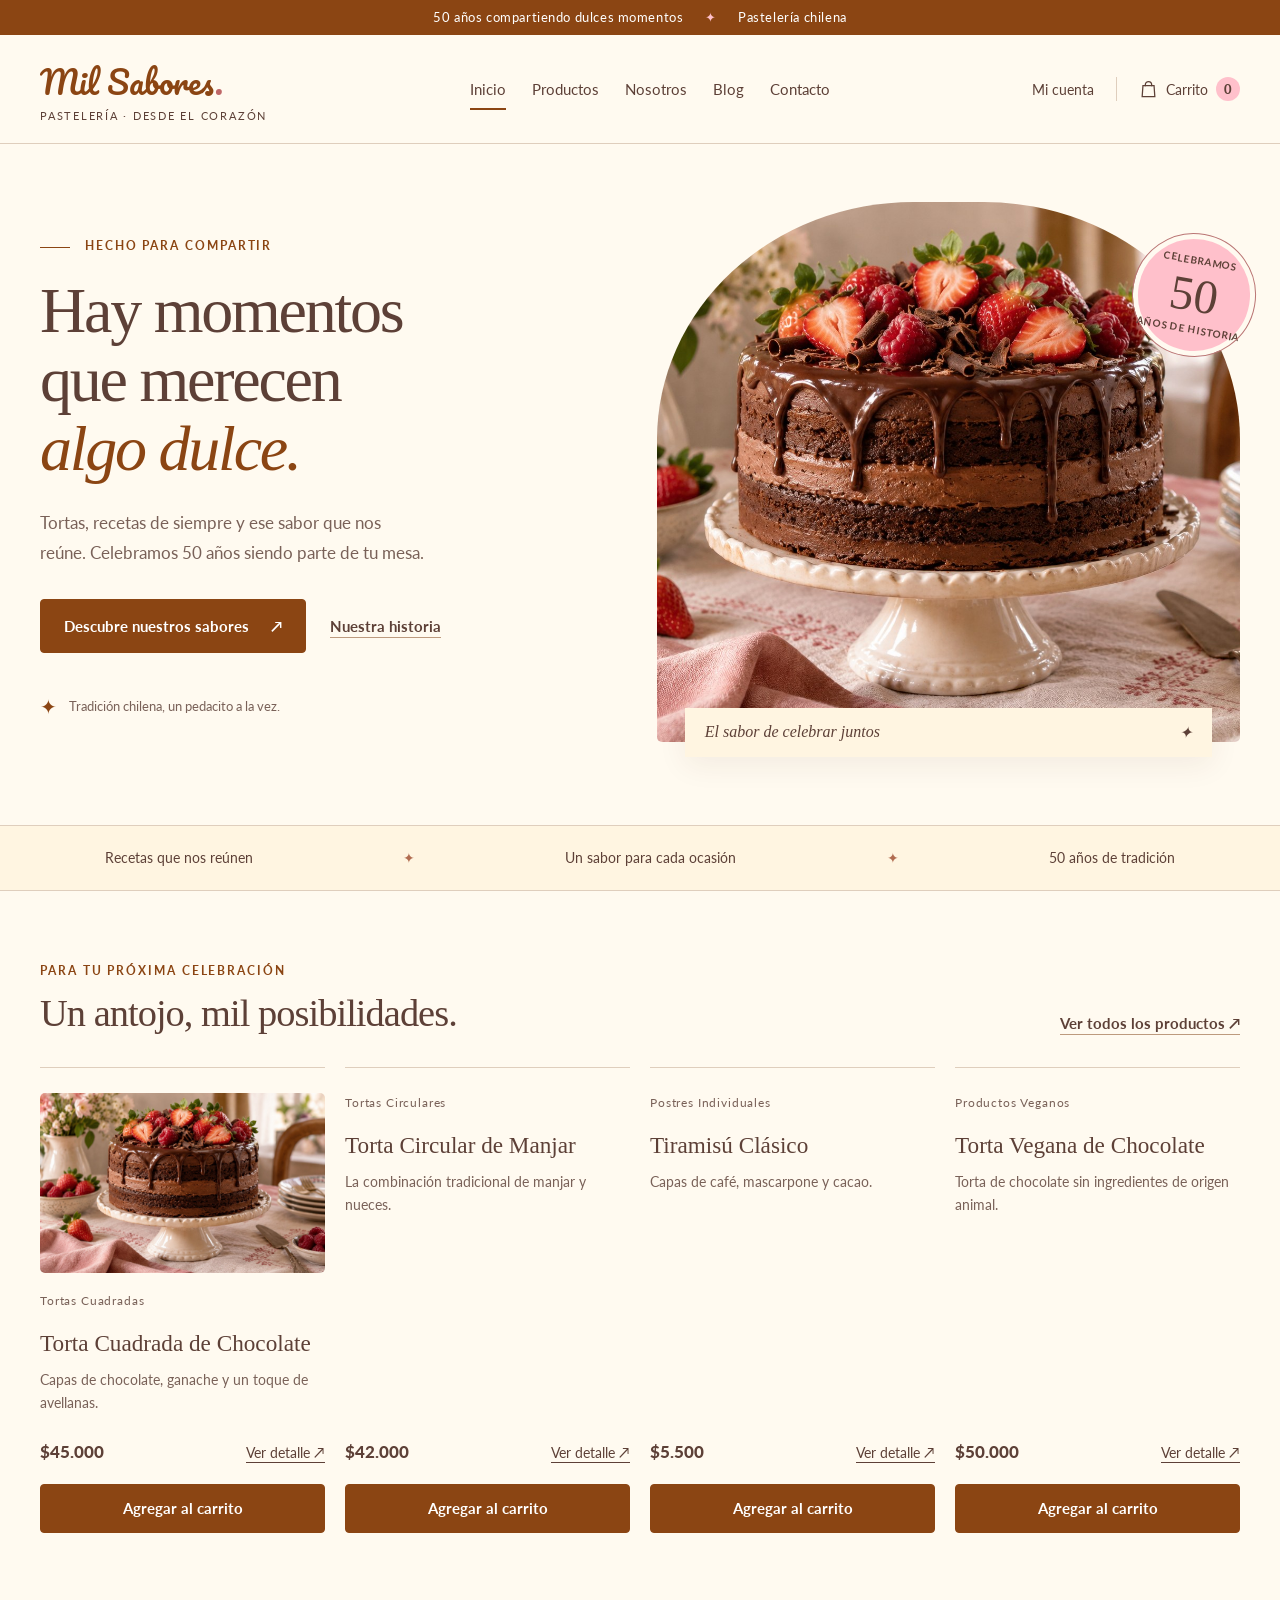
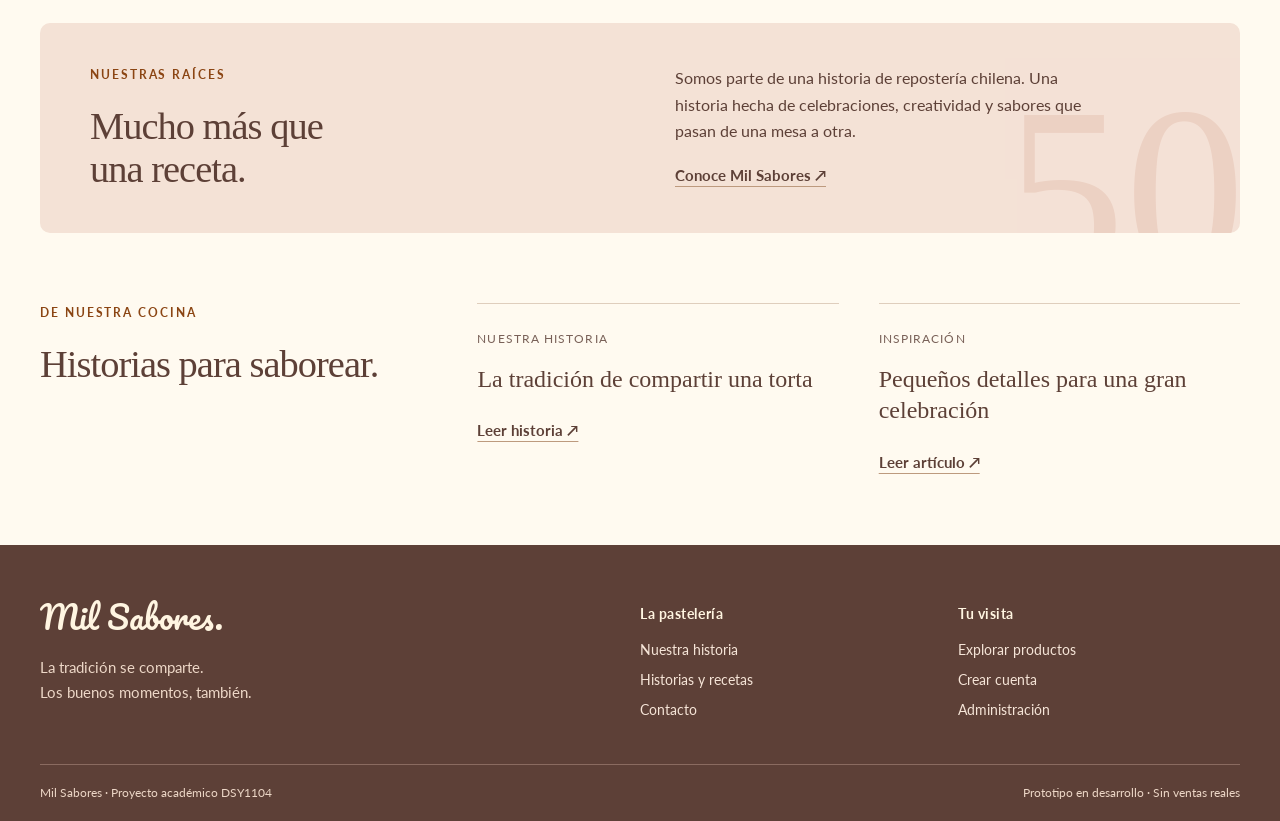
==== commit 0846e8e1: "se le asigno validacion para guardar productos en el carrito" ====
--- a/index.html
+++ b/index.html
@@ -14,6 +14,8 @@
         <!-- defer conserva el orden y espera a que exista el HTML. -->
         <script defer src="js/productos.js">
         </script>
+        <script defer src="js/validaciones.js"></script>
+        <script defer src="js/inventario.js"></script>
         <script defer src="js/utilidades.js">
         </script>
         <script defer src="js/carrito.js">
--- a/css/estilos.css
+++ b/css/estilos.css
@@ -1418,3 +1418,473 @@
     }
 
 }
+
+/* 11. REGISTRO, INICIO DE SESIÓN Y CONTACTO */
+.forms-section {
+    padding-bottom: 70px;
+    max-width: 940px;
+}
+
+.form-narrow {
+    max-width: 720px;
+}
+
+.demo-note {
+    padding: 16px 20px;
+    border-left: 3px solid var(--chocolate);
+    background: var(--cream);
+    color: var(--muted);
+    font-size: 0.9375rem;
+}
+
+.form-panel {
+    padding: 36px;
+    border: 1px solid var(--line);
+    border-radius: var(--radius);
+    background: var(--white);
+}
+
+.form-panel fieldset {
+    min-width: 0;
+    margin: 0 0 28px;
+    padding: 0;
+    border: 0;
+}
+
+.form-panel legend {
+    width: 100%;
+    margin-bottom: 20px;
+    padding: 0 0 12px;
+    border-bottom: 1px solid var(--line);
+    font-family: Georgia, serif;
+    font-size: 1.55rem;
+}
+
+.form-grid {
+    display: grid;
+    grid-template-columns: repeat(2, minmax(0, 1fr));
+    column-gap: 26px;
+}
+
+.form-field {
+    min-width: 0;
+    margin-bottom: 24px;
+}
+
+.form-field label {
+    font-weight: 700;
+}
+
+.optional-label {
+    font-size: 0.875rem;
+    font-weight: 400;
+    color: var(--muted);
+}
+
+.form-field .field-help {
+    margin-block: 5px 10px;
+}
+
+.form-field input,
+.form-field select,
+.form-field textarea {
+    width: 100%;
+    min-width: 0;
+    min-height: 46px;
+    padding: 10px 12px;
+    border: 1px solid #b99c88;
+    border-radius: 4px;
+    background: var(--paper);
+    color: var(--ink);
+    font: inherit;
+}
+
+.form-field textarea {
+    resize: vertical;
+}
+
+.form-field select:disabled,
+.form-panel[aria-busy="true"] {
+    opacity: 0.65;
+}
+
+.form-field input[aria-invalid="true"],
+.form-field select[aria-invalid="true"],
+.form-field textarea[aria-invalid="true"] {
+    border: 2px solid #9c2525;
+}
+
+.form-field select:focus-visible,
+.form-field textarea:focus-visible {
+    outline: 3px solid var(--chocolate);
+    outline-offset: 3px;
+}
+
+.password-control {
+    display: flex;
+    align-items: stretch;
+    gap: 8px;
+}
+
+.password-toggle {
+    flex-shrink: 0;
+    padding: 8px 10px;
+    border: 1px solid var(--line);
+    border-radius: 4px;
+    background: var(--cream);
+    color: var(--chocolate);
+    font-size: 0.875rem;
+}
+
+.form-actions {
+    display: flex;
+    flex-wrap: wrap;
+    align-items: center;
+    gap: 20px;
+    margin-top: 24px;
+}
+
+.form-result {
+    margin-bottom: 24px;
+    padding: 16px 20px;
+    border: 1px solid var(--line);
+    border-radius: 4px;
+    background: var(--cream);
+    overflow-wrap: anywhere;
+}
+
+.form-result.is-error {
+    border-color: #b14c46;
+    background: #fff0ed;
+    color: #852c26;
+}
+
+.form-result.is-success {
+    border-color: #749061;
+    background: #f2f6ed;
+    color: #355526;
+}
+
+.field-counter {
+    margin-top: -14px;
+    text-align: right;
+    font-size: 0.875rem;
+    color: var(--muted);
+}
+
+.success-panel h2,
+.success-panel p {
+    overflow-wrap: anywhere;
+}
+
+@media (max-width: 680px) {
+    .form-grid {
+        grid-template-columns: 1fr;
+    }
+
+    .form-panel {
+        padding: 24px;
+    }
+
+    .form-actions {
+        align-items: flex-start;
+        flex-direction: column;
+    }
+
+    .form-actions .button {
+        width: 100%;
+    }
+}
+
+/* 12. MANTENEDORES DE PRODUCTOS Y USUARIOS */
+.button.button-outline {
+    background: transparent;
+    color: var(--chocolate);
+}
+
+.button.button-outline:hover {
+    background: var(--cream);
+}
+
+.admin-heading {
+    padding-top: 30px;
+}
+
+.admin-heading h1 {
+    margin-bottom: 8px;
+    font-size: clamp(2rem, 4vw, 3rem);
+}
+
+.admin-access {
+    padding-block: 12px 60px;
+}
+
+.admin-session,
+.admin-toolbar {
+    display: flex;
+    align-items: center;
+    justify-content: space-between;
+    flex-wrap: wrap;
+    gap: 16px;
+}
+
+.admin-session {
+    padding-block: 8px 24px;
+}
+
+.admin-session p,
+.admin-toolbar h2 {
+    margin: 0;
+}
+
+.admin-content {
+    min-width: 0;
+    padding: 28px;
+    background: var(--white);
+}
+
+.admin-nav a[aria-current="page"] {
+    background: var(--chocolate);
+    border-color: var(--chocolate);
+    color: var(--white);
+    font-weight: 700;
+}
+
+.admin-stats {
+    display: grid;
+    grid-template-columns: repeat(3, minmax(0, 1fr));
+    gap: 16px;
+    margin-block: 24px;
+}
+
+.admin-stats > div {
+    padding: 18px;
+    border: 1px solid var(--line);
+    border-radius: 6px;
+    background: var(--cream);
+}
+
+.admin-stats span {
+    font-size: 2rem;
+    font-weight: 700;
+}
+
+.admin-stats p {
+    margin: 4px 0 0;
+}
+
+.admin-modules {
+    display: grid;
+    grid-template-columns: repeat(2, minmax(0, 1fr));
+    gap: 26px;
+    margin-top: 32px;
+}
+
+.admin-modules h3 {
+    font-size: 1.5rem;
+}
+
+.admin-search {
+    margin-block: 22px 12px;
+}
+
+.admin-search input {
+    margin-top: 8px;
+}
+
+.table-scroll {
+    max-width: 100%;
+    overflow-x: auto;
+    border: 1px solid var(--line);
+    border-radius: 6px;
+}
+
+.table-scroll:focus-visible {
+    outline: 3px solid var(--chocolate);
+    outline-offset: 3px;
+}
+
+.admin-table {
+    width: 100%;
+    min-width: 680px;
+    border-collapse: collapse;
+    font-size: 0.9375rem;
+}
+
+.admin-table th,
+.admin-table td {
+    padding: 14px 12px;
+    border-bottom: 1px solid var(--line);
+    text-align: left;
+    vertical-align: top;
+    overflow-wrap: anywhere;
+    max-width: 260px;
+}
+
+.admin-table thead {
+    background: var(--cream);
+}
+
+.admin-table tbody tr:last-child > * {
+    border-bottom: 0;
+}
+
+.admin-table .numeric-cell {
+    text-align: right;
+    font-variant-numeric: tabular-nums;
+}
+
+.record-code {
+    display: block;
+    margin-bottom: 5px;
+    color: var(--muted);
+    font-size: 0.875rem;
+    font-weight: 400;
+}
+
+.row-actions {
+    display: flex;
+    flex-wrap: wrap;
+    gap: 2px 12px;
+    min-width: 115px;
+}
+
+.row-actions button {
+    min-height: 44px;
+    padding: 4px 0;
+    background: transparent;
+    border: 0;
+    color: var(--chocolate);
+    font-size: 0.875rem;
+    font-weight: 700;
+    text-decoration: underline;
+    text-underline-offset: 3px;
+}
+
+.row-actions .danger-link {
+    color: #9c2525;
+}
+
+.stock-badge {
+    display: inline-block;
+    padding: 4px 8px;
+    border-radius: 4px;
+    background: #f2f6ed;
+    color: #355526;
+    font-size: 0.875rem;
+}
+
+.stock-badge.is-low,
+.stock-alert {
+    background: #fff0ed;
+    color: #852c26;
+}
+
+.stock-alert {
+    padding: 14px 16px;
+    border-left: 3px solid #b14c46;
+}
+
+.empty-records {
+    padding: 24px 0;
+    color: var(--muted);
+}
+
+.admin-editor,
+.admin-detail {
+    margin-top: 28px;
+    padding: 24px;
+    background: var(--paper);
+}
+
+.field-wide {
+    grid-column: 1 / -1;
+}
+
+.form-field input[readonly] {
+    background: var(--cream);
+    color: var(--muted);
+}
+
+.admin-image-preview img {
+    display: block;
+    width: 100%;
+    max-width: 360px;
+    max-height: 240px;
+    margin-bottom: 20px;
+    object-fit: contain;
+    border-radius: 6px;
+}
+
+.record-details {
+    display: grid;
+    grid-template-columns: repeat(2, minmax(0, 1fr));
+    gap: 20px;
+    margin-top: 24px;
+}
+
+.record-details dt,
+.demo-credentials dt {
+    font-weight: 700;
+}
+
+.record-details dd,
+.demo-credentials dd {
+    margin: 6px 0 0;
+    overflow-wrap: anywhere;
+    white-space: pre-wrap;
+}
+
+.demo-setup {
+    margin-top: 30px;
+    border-top: 1px solid var(--line);
+    padding-top: 20px;
+}
+
+.demo-setup summary {
+    cursor: pointer;
+    font-weight: 700;
+}
+
+.demo-credentials > div {
+    margin-block: 18px;
+}
+
+.catalog-image {
+    width: 100%;
+    height: 180px;
+    object-fit: cover;
+    border-radius: 5px;
+    margin-bottom: 18px;
+}
+
+@media (max-width: 1050px) {
+    .admin-layout {
+        grid-template-columns: 1fr;
+    }
+
+    .admin-nav {
+        flex-direction: row;
+        flex-wrap: wrap;
+    }
+}
+
+@media (max-width: 680px) {
+    .admin-content,
+    .admin-editor,
+    .admin-detail {
+        padding: 18px;
+    }
+
+    .admin-stats,
+    .admin-modules,
+    .record-details {
+        grid-template-columns: 1fr;
+    }
+
+    .admin-stats > div {
+        display: flex;
+        align-items: center;
+        gap: 16px;
+    }
+}
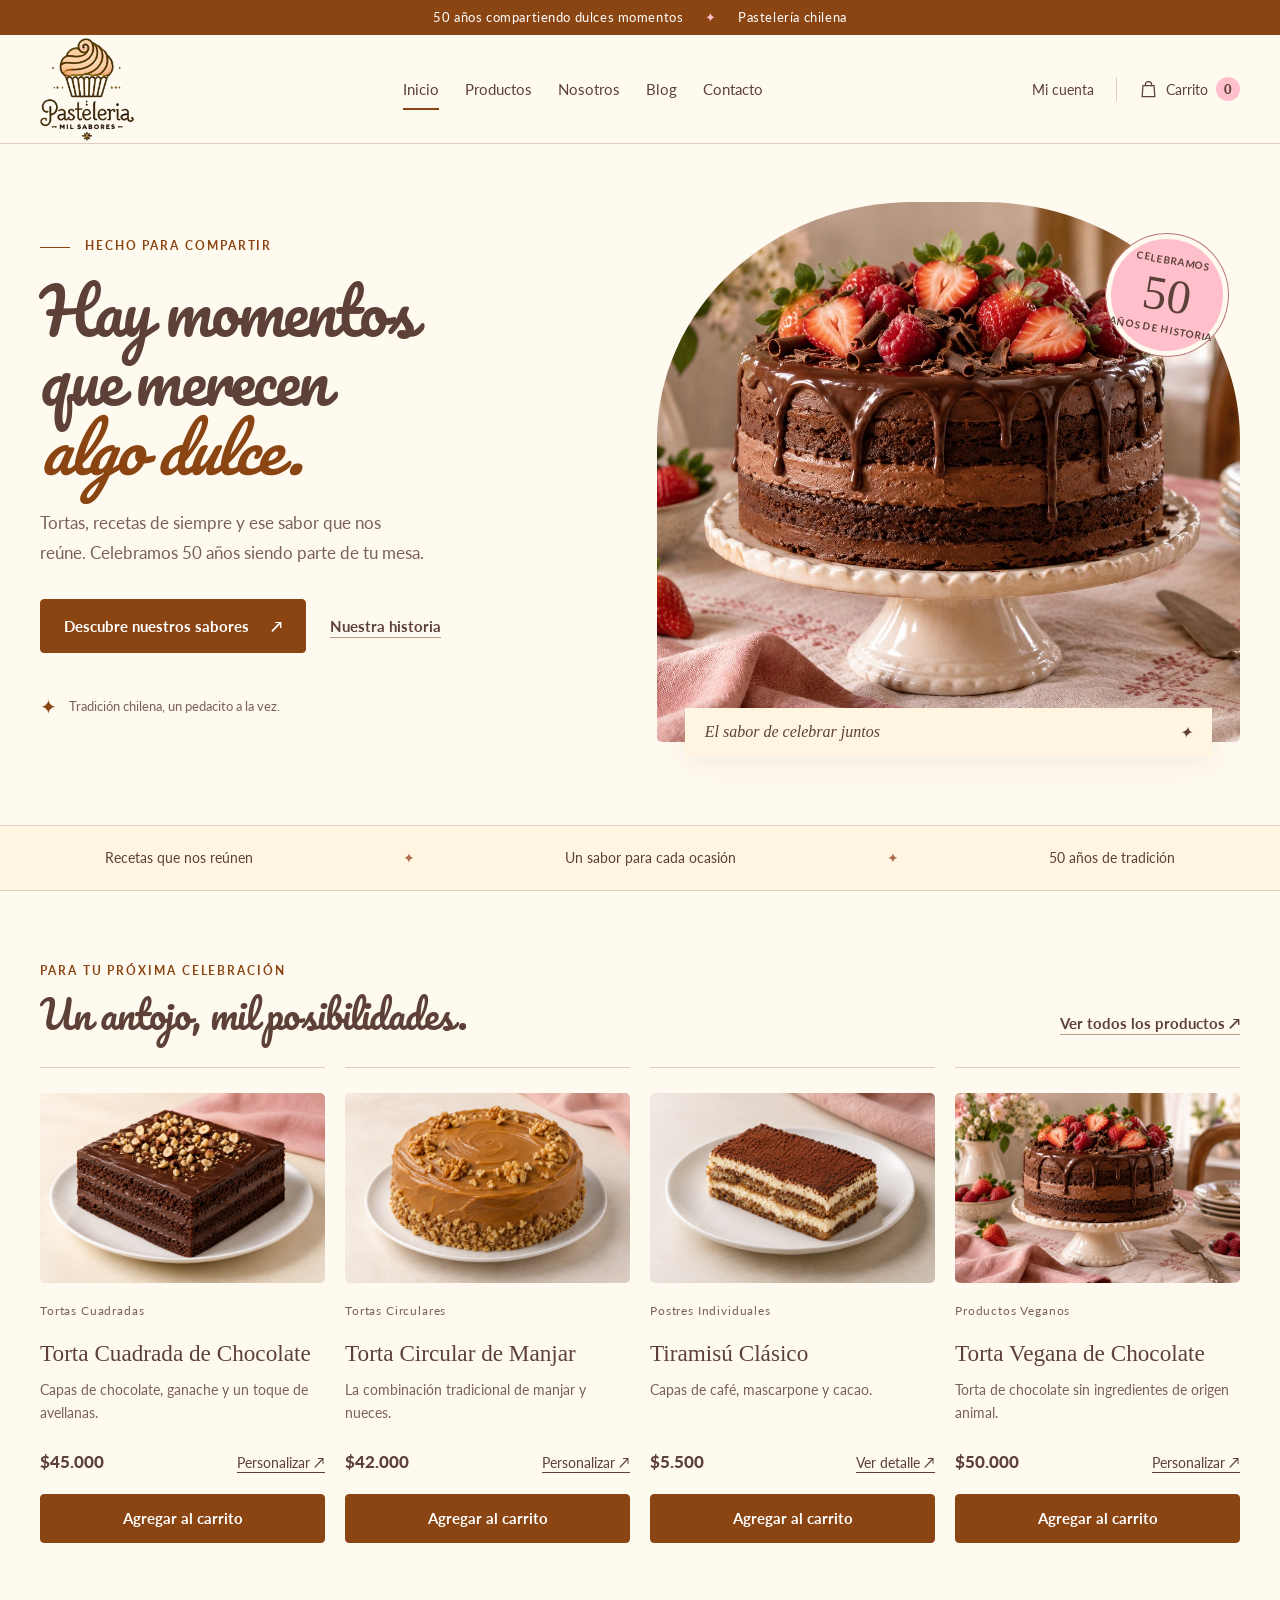
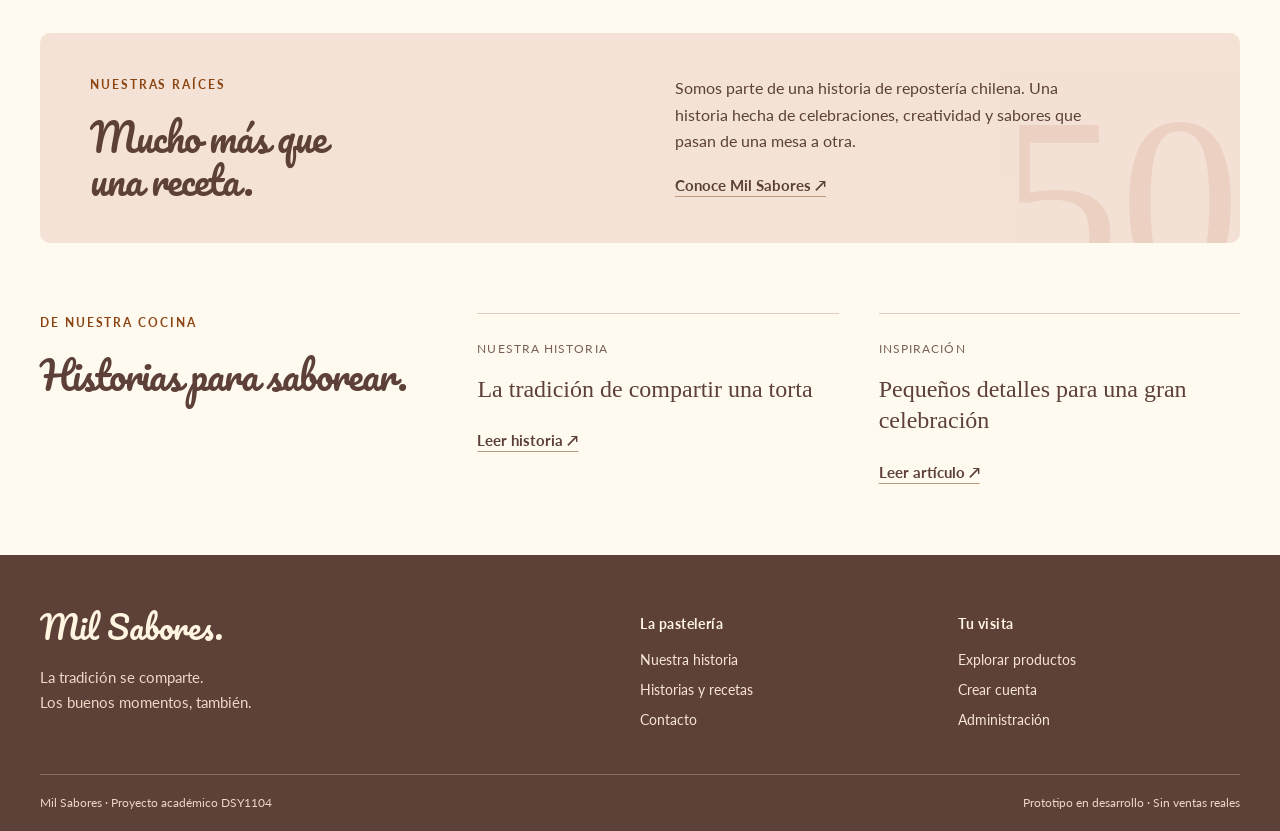
==== commit d6879ed4: "Se cambio logo por la pasteleria, ademas dejar el funcionamiento correcto del carrito en localstorag" ====
--- a/index.html
+++ b/index.html
@@ -36,9 +36,14 @@
         <!-- Cabecera compartida y navegación principal. -->
         <header class="site-header">
             <div class="container header-inner">
-                <a class="brand" href="index.html" aria-label="Mil Sabores, inicio">
-                    <span class="brand-name">Mil Sabores<span class="brand-dot">.</span></span>
-                    <span class="brand-caption">PASTELERÍA · DESDE EL CORAZÓN</span>
+                <a class="brand" href="index.html" aria-label="Pastelería Mil Sabores, inicio">
+                    <img
+                        class="brand-logo"
+                        src="assets/logo-mil-sabores.png"
+                        width="346"
+                        height="379"
+                        alt=""
+                    >
                 </a>
                 <button
                     class="menu-toggle"
--- a/css/estilos.css
+++ b/css/estilos.css
@@ -79,7 +79,7 @@
 
 h1,
 h2 {
-    font-family: Georgia, 'Times New Roman', serif;
+    font-family: Pacifico, Georgia, 'Times New Roman', cursive;
     font-weight: 400;
 }
 
@@ -151,6 +151,11 @@
     display: inline-flex;
     flex-direction: column;
     flex-shrink: 0;
+}
+
+.brand-logo {
+    width: 94px;
+    height: auto;
 }
 
 .brand-name {
@@ -329,7 +334,7 @@
 .anniversary-seal {
     position: absolute;
     top: 32px;
-    right: -15px;
+    right: 12px;
     background: var(--pink);
     border: 5px solid var(--paper);
     outline: 1px solid #ba7574;
@@ -494,7 +499,7 @@
 .story-number {
     position: absolute;
     font: 15rem Georgia;
-    right: -5px;
+    right: 0;
     bottom: -96px;
     color: #e9cabb;
     opacity: .7;
@@ -826,6 +831,10 @@
         font-size: .6rem;
     }
 
+    .brand-logo {
+        width: 84px;
+    }
+
     .brand-name {
         font-size: 1.8rem;
     }
@@ -1051,6 +1060,10 @@
         left: 14px;
         right: 14px;
         font-size: .9375rem;
+    }
+
+    .brand-logo {
+        width: 72px;
     }
 
     .brand-name {
@@ -1693,6 +1706,7 @@
 }
 
 .table-scroll {
+    position: relative;
     max-width: 100%;
     overflow-x: auto;
     border: 1px solid var(--line);
@@ -1850,12 +1864,73 @@
     margin-block: 18px;
 }
 
-.catalog-image {
-    width: 100%;
-    height: 180px;
-    object-fit: cover;
-    border-radius: 5px;
-    margin-bottom: 18px;
+/* 13. PERSONALIZACIÓN DE TORTAS: DETALLE, CARRITO Y ADMINISTRACIÓN */
+
+.cake-message-field {
+    padding: 20px;
+    border: 1px solid var(--line);
+    border-radius: 6px;
+    background: var(--cream);
+}
+
+.message-counter {
+    margin: 6px 0 0;
+    text-align: right;
+    font-size: 0.875rem;
+    color: var(--muted);
+    font-variant-numeric: tabular-nums;
+}
+
+.cart-personalization {
+    margin-top: 14px;
+}
+
+.cart-message {
+    margin: 0;
+    color: var(--chocolate);
+    font-size: 0.9375rem;
+    overflow-wrap: anywhere;
+    white-space: pre-wrap;
+}
+
+.message-editor {
+    margin-top: 12px;
+    padding: 16px;
+    border-left: 3px solid var(--chocolate);
+    background: var(--cream);
+}
+
+.message-editor .form-field {
+    margin-bottom: 12px;
+}
+
+.message-actions {
+    display: flex;
+    flex-wrap: wrap;
+    align-items: center;
+    gap: 8px 16px;
+}
+
+.message-actions .button {
+    padding: 10px 14px;
+    min-width: 0;
+}
+
+.checkbox-field label {
+    display: flex;
+    align-items: flex-start;
+    gap: 12px;
+    cursor: pointer;
+}
+
+.checkbox-field input[type="checkbox"] {
+    flex: 0 0 22px;
+    width: 22px;
+    min-height: 22px;
+    height: 22px;
+    margin: 2px 0 0;
+    padding: 0;
+    accent-color: var(--chocolate);
 }
 
 @media (max-width: 1050px) {
@@ -1888,3 +1963,215 @@
         gap: 16px;
     }
 }
+
+/* 14. IMÁGENES DEL CATÁLOGO, BLOG Y VIDEO */
+
+.catalog-image {
+    width: 100%;
+    height: auto;
+    aspect-ratio: 3 / 2;
+    object-fit: contain;
+    border-radius: 5px;
+    background: var(--cream);
+}
+
+.catalog-image-link {
+    display: block;
+    width: 100%;
+    margin-bottom: 18px;
+}
+
+.catalog-image-link img {
+    display: block;
+}
+
+.blog-image {
+    display: block;
+    width: 100%;
+    height: auto;
+    aspect-ratio: 3 / 2;
+    object-fit: cover;
+    border-radius: 5px;
+    margin-bottom: 22px;
+}
+
+.blog-card .article-number {
+    margin-bottom: 12px;
+    font-size: 1.25rem;
+}
+
+.article-photo {
+    margin: 28px 0;
+}
+
+.article-photo img {
+    display: block;
+    width: 100%;
+    height: auto;
+    border-radius: 6px;
+}
+
+.article-photo figcaption,
+.video-figure figcaption {
+    margin-top: 10px;
+    font-size: 0.875rem;
+    line-height: 1.5;
+    color: var(--muted);
+}
+
+.video-section {
+    display: grid;
+    grid-template-columns: minmax(0, 1fr) minmax(0, 1.6fr);
+    gap: 36px;
+    align-items: center;
+    padding-block: 36px 70px;
+    border-top: 1px solid var(--line);
+}
+
+.video-introduction h2 {
+    font-size: clamp(1.8rem, 3vw, 2.5rem);
+    margin-bottom: 16px;
+}
+
+.video-introduction > p {
+    margin-bottom: 16px;
+}
+
+.video-figure {
+    min-width: 0;
+    margin: 0;
+}
+
+.video-frame {
+    aspect-ratio: 16 / 9;
+    overflow: hidden;
+    border-radius: 6px;
+    background: var(--cream);
+    border: 1px solid var(--line);
+}
+
+.video-frame iframe {
+    display: block;
+    width: 100%;
+    height: 100%;
+    border: 0;
+}
+
+@media (max-width: 820px) {
+    .video-section {
+        grid-template-columns: 1fr;
+        gap: 24px;
+    }
+}
+
+/* 15. CONSULTA DE ÓRDENES: LISTA Y DETALLE */
+
+.order-number {
+    white-space: nowrap;
+}
+
+.order-status {
+    display: inline-block;
+    padding: 4px 8px;
+    border: 1px solid var(--line);
+    border-radius: 4px;
+    background: var(--cream);
+    font-size: 0.875rem;
+}
+
+.order-detail-link {
+    display: inline-flex;
+    align-items: center;
+    min-height: 44px;
+}
+
+.order-details {
+    margin-block: 24px 32px;
+}
+
+.order-detail {
+    margin-top: 24px;
+}
+
+.order-message {
+    margin: 10px 0 0;
+    font-size: 0.875rem;
+    font-weight: 400;
+    overflow-wrap: anywhere;
+}
+
+.order-total {
+    display: flex;
+    flex-wrap: wrap;
+    justify-content: flex-end;
+    align-items: baseline;
+    gap: 16px;
+    padding-top: 20px;
+    margin: 0;
+    font-size: 1.25rem;
+    font-weight: 700;
+}
+
+.order-total dd {
+    margin: 0;
+    font-variant-numeric: tabular-nums;
+}
+
+@media (max-width: 680px) {
+    .order-details {
+        grid-template-columns: 1fr;
+    }
+
+    .order-total {
+        justify-content: space-between;
+    }
+}
+
+/* 16. BENEFICIOS: DESGLOSE DEL TOTAL Y CONDICIONES DE LA CUENTA */
+
+.cart-discount dd {
+    font-weight: 700;
+}
+
+.cart-benefits {
+    border-top: 1px solid var(--line);
+    margin-top: 20px;
+    padding-top: 20px;
+    font-size: 0.9375rem;
+    overflow-wrap: anywhere;
+}
+
+.cart-benefits h3 {
+    margin: 0 0 12px;
+    font-size: 1.125rem;
+}
+
+.cart-benefits p {
+    margin-block: 12px;
+}
+
+.cart-benefits ul {
+    padding-left: 22px;
+    margin-block: 16px;
+}
+
+.cart-benefits li + li {
+    margin-top: 10px;
+}
+
+.benefit-conditions {
+    margin-top: 16px;
+}
+
+.benefit-conditions summary {
+    padding-block: 12px;
+    cursor: pointer;
+    font-weight: 600;
+}
+
+.cart-gift-label {
+    margin: 8px 0;
+    font-size: 0.875rem;
+    font-weight: 600;
+    overflow-wrap: anywhere;
+}
